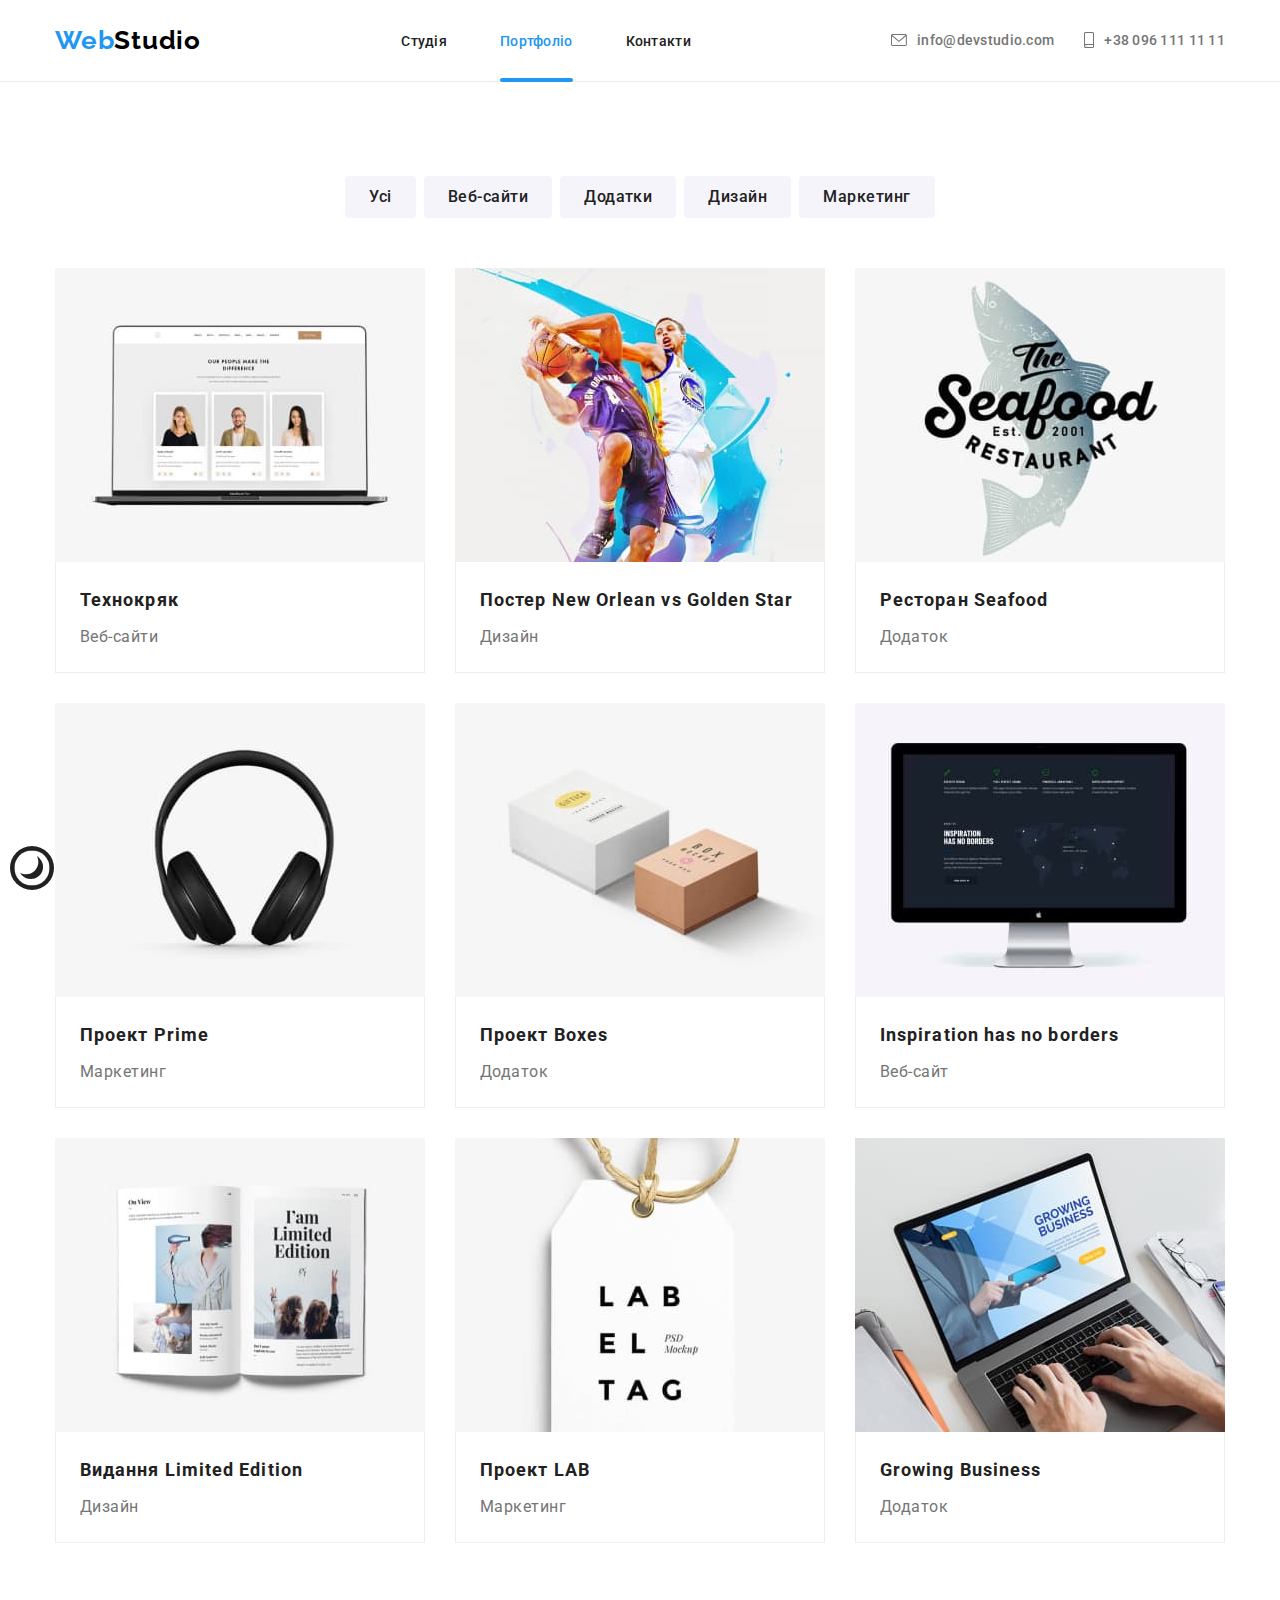
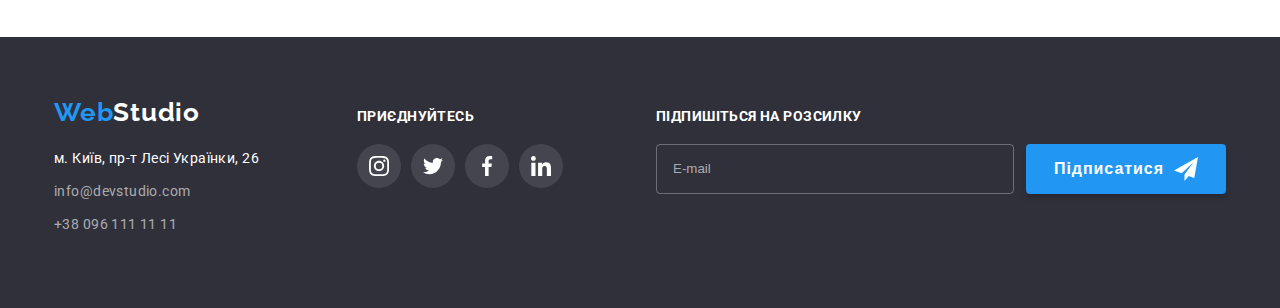
==== portfolio.html @ 926c86d3 "hw-08" ====
<!DOCTYPE html>
<html lang="uk">
	<head>
		<meta charset="UTF-8" />
		<meta http-equiv="X-UA-Compatible" content="IE=edge" />
		<meta name="viewport" content="width=device-width, initial-scale=1.0" />
		<link rel="preconnect" href="https://fonts.googleapis.com" />
		<link rel="preconnect" href="https://fonts.gstatic.com" crossorigin />
		<link
			href="https://fonts.googleapis.com/css2?family=Raleway:wght@700&family=Roboto:wght@400;500;700;900&display=swap"
			rel="stylesheet"
		/>
		<link
			rel="stylesheet"
			href="https://cdnjs.cloudflare.com/ajax/libs/modern-normalize/1.1.0/modern-normalize.min.css"
			integrity="sha512-wpPYUAdjBVSE4KJnH1VR1HeZfpl1ub8YT/NKx4PuQ5NmX2tKuGu6U/JRp5y+Y8XG2tV+wKQpNHVUX03MfMFn9Q=="
			crossorigin="anonymous"
			referrerpolicy="no-referrer"
		/>
		<link rel="stylesheet" href="./css/main.min.css" />
		<title>WebStudio</title>
	</head>
	<body>
		<header class="header">
			<div class="container header__container">
				<a href="./index.html" class="logo link"
					>Web<span class="logo__item">Studio</span></a
				>
				<nav class="header__navigation">
					<ul class="header__list list">
						<li class="header__item">
							<a
								href="./index.html"
								class="header__link link"
								>Студія</a
							>
						</li>
						<li class="header__item">
							<a href="./portfolio.html" class="header__link link header__link--current">Портфоліо</a>
						</li>
						<li class="header__item">
							<a href="#" class="header__link link">Контакти</a>
						</li>
					</ul>
				</nav>
				<ul class="header__contacts list">
					<li class="contacts__item">
						<a
							href="mailto:info@devstudio.com"
							class="contact-mail contact-mail--header link"
						>
							<svg class="mail__icon" width="16px" height="12px">
								<use href="./images/icons.svg#icon-envelope"></use>
							</svg>
							info@devstudio.com</a
						>
					</li>
					<li class="contacts__item">
						<a
							href="tel:+380961111111"
							class="contact-tel contact-tel--header link"
						>
							<svg class="tel__icon" width="10px" height="16px">
								<use href="./images/icons.svg#icon-smartphone"></use>
							</svg>
							+38 096 111 11 11</a
						>
					</li>
				</ul>
				<button
					type="button"
					class="menu__btn-open"
					data-menu-open
					aria-label="Перемикач мобільного меню"
					aria-expanded="false"
					aria-controls="menu-container"
				>
					<svg width="40px" height="40px">
						<use
							class="menu__icon-open"
							href="./images/icons.svg#icon-menu-open"
						></use>
					</svg>
				</button>

				<div class="menu__container is-hidden" id="menu-container" data-menu>
					<nav class="menu__navigation">
						<button
							type="button"
							class="menu__btn-close"
							data-menu-close
							aria-label="Перемикач мобільного меню"
							aria-expanded="false"
							aria-controls="menu-container"
						>
							<svg width="40px" height="40px">
								<use
									class="menu__icon-close"
									href="./images/icons.svg#icon-menu-close"
								></use>
							</svg>
						</button>
						<ul class="menu__list list">
							<li class="menu__item">
								<a
									href="./index.html"
									class="menu__link link"
									>Студія</a
								>
							</li>
							<li class="menu__item">
								<a href="./portfolio.html" class="menu__link link menu__link--current">Портфоліо</a>
							</li>
							<li class="menu__item">
								<a href="#" class="menu__link link">Контакти</a>
							</li>
						</ul>
					</nav>
					<div>
						<ul class="menu__contacts list">
							<li class="contacts__item">
								<a
									href="mailto:info@devstudio.com"
									class="contact-mail contact-mail--header link"
								>
									<svg class="mail__icon" width="16px" height="12px">
										<use href="./images/icons.svg#icon-envelope"></use>
									</svg>
									info@devstudio.com</a
								>
							</li>
							<li class="contacts__item">
								<a
									href="tel:+380961111111"
									class="contact-tel contact-tel--header link"
								>
									<svg class="tel__icon" width="10px" height="16px">
										<use href="./images/icons.svg#icon-smartphone"></use>
									</svg>
									+38 096 111 11 11</a
								>
							</li>
						</ul>
						<ul class="menu__soc soc list">
							<li class="soc__item">
								<a href="#" class="soc__link link">Instagram</a>
							</li>
							<li class="soc__item">
								<a href="#" class="soc__link link">Twitter</a>
							</li>
							<li class="soc__item">
								<a href="#" class="soc__link link">Facebook</a>
							</li>
							<li class="soc__item">
								<a href="#" class="soc__link link">Linkedin</a>
							</li>
						</ul>
					</div>
				</div>
			</div>
		</header>
		<main>
			<section class="portfolio section">
				<div class="portfolio__container container">
					<h1 class="visually-hidden">Портфоліо</h1>
					<ul class="filters__list list">
						<li class="filters__item">
							<button type="button" class="filter__btn">Усі</button>
						</li>
						<li class="filters__item">
							<button type="button" class="filter__btn">Веб-сайти</button>
						</li>
						<li class="filters__item">
							<button type="button" class="filter__btn">Додатки</button>
						</li>
						<li class="filters__item">
							<button type="button" class="filter__btn">Дизайн</button>
						</li>
						<li class="filters__item">
							<button type="button" class="filter__btn">Маркетинг</button>
						</li>
					</ul>
					<ul class="portfolio__list list">
						<li class="portfolio__item">
							<a href="" class="portfolio__link">
								<div class="portfolio__thumb">
									<div class="thumb__content">
										<p>
											Ресурс пропонує комплексні пропозиції з різним рівнем
											функціоналу та сервісів. Все це дозволить відвідувачу
											отримати вичерпні відомості про компанію чи приватну
											особу.
										</p>
									</div>
									<picture>
										<source
											srcset="
												./images/portfolio-1.jpg    1x,
												./images/portfolio-1@2x.jpg 2x
											"
											media="(min-width: 1200px)"
										/>
										<source
											srcset="
												./images/tablet-portfolio-1.jpg    1x,
												./images/tablet-portfolio-1@2x.jpg 2x
											"
											media="(min-width: 768px)"
										/>
										<source
											srcset="
												./images/mobile-portfolio-1.jpg    1x,
												./images/mobile-portfolio-1@2x.jpg 2x
											"
											media="(min-width: 320px)"
										/>
										<img src="./images/portfolio-1.jpg" alt="Ноутбук" />
									</picture>
								</div>
								<div class="card__content">
									<h2 class="portfolio__title">Технокряк</h2>
									<p class="portfolio__text">Веб-сайти</p>
								</div>
							</a>
						</li>
						<li class="portfolio__item">
							<a href="" class="portfolio__link">
								<div class="portfolio__thumb">
									<div class="thumb__content">
										<p>
											Ресурс пропонує комплексні пропозиції з різним рівнем
											функціоналу та сервісів. Все це дозволить відвідувачу
											отримати вичерпні відомості про компанію чи приватну
											особу.
										</p>
									</div>
									<picture>
										<source
											srcset="
												./images/portfolio-2.jpg    1x,
												./images/portfolio-2@2x.jpg 2x
											"
											media="(min-width: 1200px)"
										/>
										<source
											srcset="
												./images/tablet-portfolio-2.jpg    1x,
												./images/tablet-portfolio-2@2x.jpg 2x
											"
											media="(min-width: 768px)"
										/>
										<source
											srcset="
												./images/mobile-portfolio-2.jpg    1x,
												./images/mobile-portfolio-2@2x.jpg 2x
											"
											media="(min-width: 320px)"
										/>
										<img
											src="./images/portfolio-2.jpg"
											alt="Постер New Orlean vs Golden Star"
										/>
									</picture>
								</div>
								<div class="card__content">
									<h2 class="portfolio__title">
										Постер New Orlean vs Golden Star
									</h2>
									<p class="portfolio__text">Дизайн</p>
								</div>
							</a>
						</li>
						<li class="portfolio__item">
							<a href="" class="portfolio__link">
								<div class="portfolio__thumb">
									<div class="thumb__content">
										<p>
											Ресурс пропонує комплексні пропозиції з різним рівнем
											функціоналу та сервісів. Все це дозволить відвідувачу
											отримати вичерпні відомості про компанію чи приватну
											особу.
										</p>
									</div>
									<picture>
										<source
											srcset="
												./images/portfolio-3.jpg    1x,
												./images/portfolio-3@2x.jpg 2x
											"
											media="(min-width: 1200px)"
										/>
										<source
											srcset="
												./images/tablet-portfolio-3.jpg    1x,
												./images/tablet-portfolio-3@2x.jpg 2x
											"
											media="(min-width: 768px)"
										/>
										<source
											srcset="
												./images/mobile-portfolio-3.jpg    1x,
												./images/mobile-portfolio-3@2x.jpg 2x
											"
											media="(min-width: 320px)"
										/>
										<img
											src="./images/portfolio-3.jpg"
											alt="Лого ресторана Seafood"
										/>
									</picture>
								</div>
								<div class="card__content">
									<h2 class="portfolio__title">Ресторан Seafood</h2>
									<p class="portfolio__text">Додаток</p>
								</div>
							</a>
						</li>
						<li class="portfolio__item">
							<a href="" class="portfolio__link">
								<div class="portfolio__thumb">
									<div class="thumb__content">
										<p>
											Ресурс пропонує комплексні пропозиції з різним рівнем
											функціоналу та сервісів. Все це дозволить відвідувачу
											отримати вичерпні відомості про компанію чи приватну
											особу.
										</p>
									</div>
									<picture>
										<source
											srcset="
												./images/portfolio-4.jpg    1x,
												./images/portfolio-4@2x.jpg 2x
											"
											media="(min-width: 1200px)"
										/>
										<source
											srcset="
												./images/tablet-portfolio-4.jpg    1x,
												./images/tablet-portfolio-4@2x.jpg 2x
											"
											media="(min-width: 768px)"
										/>
										<source
											srcset="
												./images/mobile-portfolio-4.jpg    1x,
												./images/mobile-portfolio-4@2x.jpg 2x
											"
											media="(min-width: 320px)"
										/>
										<img src="./images/portfolio-4.jpg" alt="Навушники" />
									</picture>
								</div>
								<div class="card__content">
									<h2 class="portfolio__title">Проект Prime</h2>
									<p class="portfolio__text">Маркетинг</p>
								</div>
							</a>
						</li>
						<li class="portfolio__item">
							<a href="" class="portfolio__link">
								<div class="portfolio__thumb">
									<div class="thumb__content">
										<p>
											Ресурс пропонує комплексні пропозиції з різним рівнем
											функціоналу та сервісів. Все це дозволить відвідувачу
											отримати вичерпні відомості про компанію чи приватну
											особу.
										</p>
									</div>
									<picture>
										<source
											srcset="
												./images/portfolio-5.jpg    1x,
												./images/portfolio-5@2x.jpg 2x
											"
											media="(min-width: 1200px)"
										/>
										<source
											srcset="
												./images/tablet-portfolio-5.jpg    1x,
												./images/tablet-portfolio-5@2x.jpg 2x
											"
											media="(min-width: 768px)"
										/>
										<source
											srcset="
												./images/mobile-portfolio-5.jpg    1x,
												./images/mobile-portfolio-5@2x.jpg 2x
											"
											media="(min-width: 320px)"
										/>
										<img src="./images/portfolio-5.jpg" alt="Коробки" />
									</picture>
								</div>
								<div class="card__content">
									<h2 class="portfolio__title">Проект Boxes</h2>
									<p class="portfolio__text">Додаток</p>
								</div>
							</a>
						</li>
						<li class="portfolio__item">
							<a href="" class="portfolio__link">
								<div class="portfolio__thumb">
									<div class="thumb__content">
										<p>
											Ресурс пропонує комплексні пропозиції з різним рівнем
											функціоналу та сервісів. Все це дозволить відвідувачу
											отримати вичерпні відомості про компанію чи приватну
											особу.
										</p>
									</div>
									<picture>
										<source
											srcset="
												./images/portfolio-6.jpg    1x,
												./images/portfolio-6@2x.jpg 2x
											"
											media="(min-width: 1200px)"
										/>
										<source
											srcset="
												./images/tablet-portfolio-6.jpg    1x,
												./images/tablet-portfolio-6@2x.jpg 2x
											"
											media="(min-width: 768px)"
										/>
										<source
											srcset="
												./images/mobile-portfolio-6.jpg    1x,
												./images/mobile-portfolio-6@2x.jpg 2x
											"
											media="(min-width: 320px)"
										/>
										<img src="./images/portfolio-6.jpg" alt="Монітор" />
									</picture>
								</div>
								<div class="card__content">
									<h2 class="portfolio__title">Inspiration has no borders</h2>
									<p class="portfolio__text">Веб-сайт</p>
								</div>
							</a>
						</li>
						<li class="portfolio__item">
							<a href="" class="portfolio__link">
								<div class="portfolio__thumb">
									<div class="thumb__content">
										<p>
											Ресурс пропонує комплексні пропозиції з різним рівнем
											функціоналу та сервісів. Все це дозволить відвідувачу
											отримати вичерпні відомості про компанію чи приватну
											особу.
										</p>
									</div>
									<picture>
										<source
											srcset="
												./images/portfolio-7.jpg    1x,
												./images/portfolio-7@2x.jpg 2x
											"
											media="(min-width: 1200px)"
										/>
										<source
											srcset="
												./images/tablet-portfolio-7.jpg    1x,
												./images/tablet-portfolio-7@2x.jpg 2x
											"
											media="(min-width: 768px)"
										/>
										<source
											srcset="
												./images/mobile-portfolio-7.jpg    1x,
												./images/mobile-portfolio-7@2x.jpg 2x
											"
											media="(min-width: 320px)"
										/>
										<img src="./images/portfolio-7.jpg" alt="Журнал" />
									</picture>
								</div>
								<div class="card__content">
									<h2 class="portfolio__title">Видання Limited Edition</h2>
									<p class="portfolio__text">Дизайн</p>
								</div>
							</a>
						</li>
						<li class="portfolio__item">
							<a href="" class="portfolio__link">
								<div class="portfolio__thumb">
									<div class="thumb__content">
										<p>
											Ресурс пропонує комплексні пропозиції з різним рівнем
											функціоналу та сервісів. Все це дозволить відвідувачу
											отримати вичерпні відомості про компанію чи приватну
											особу.
										</p>
									</div>
									<picture>
										<source
											srcset="
												./images/portfolio-8.jpg    1x,
												./images/portfolio-8@2x.jpg 2x
											"
											media="(min-width: 1200px)"
										/>
										<source
											srcset="
												./images/tablet-portfolio-8.jpg    1x,
												./images/tablet-portfolio-8@2x.jpg 2x
											"
											media="(min-width: 768px)"
										/>
										<source
											srcset="
												./images/mobile-portfolio-8.jpg    1x,
												./images/mobile-portfolio-8@2x.jpg 2x
											"
											media="(min-width: 320px)"
										/>
										<img src="./images/portfolio-8.jpg" alt="Лейбл" />
									</picture>
								</div>
								<div class="card__content">
									<h2 class="portfolio__title">Проект LAB</h2>
									<p class="portfolio__text">Маркетинг</p>
								</div>
							</a>
						</li>
						<li class="portfolio__item">
							<a href="" class="portfolio__link">
								<div class="portfolio__thumb">
									<div class="thumb__content">
										<p>
											Ресурс пропонує комплексні пропозиції з різним рівнем
											функціоналу та сервісів. Все це дозволить відвідувачу
											отримати вичерпні відомості про компанію чи приватну
											особу.
										</p>
									</div>
									<picture>
										<source
											srcset="
												./images/portfolio-9.jpg    1x,
												./images/portfolio-9@2x.jpg 2x
											"
											media="(min-width: 1200px)"
										/>
										<source
											srcset="
												./images/tablet-portfolio-9.jpg    1x,
												./images/tablet-portfolio-9@2x.jpg 2x
											"
											media="(min-width: 768px)"
										/>
										<source
											srcset="
												./images/mobile-portfolio-9.jpg    1x,
												./images/mobile-portfolio-9@2x.jpg 2x
											"
											media="(min-width: 320px)"
										/>
										<img src="./images/portfolio-9.jpg" alt="Ноутбук" />
									</picture>
								</div>
								<div class="card__content">
									<h2 class="portfolio__title">Growing Business</h2>
									<p class="portfolio__text">Додаток</p>
								</div>
							</a>
						</li>
					</ul>
				</div>
			</section>
		</main>
		<footer class="footer">
			<div class="container footer__container">
				<div class="footer__content">
					<div class="address__content">
						<a href="./index.html" class="logo logo--inverse link"
							>Web<span class="logo__item--inverse">Studio</span></a
						>
						<address class="address">
							<ul class="footer__list list">
								<li class="footer__item">
									<a
										href="https://goo.gl/maps/CPtrU1FHBa2aNyZL9"
										target="_blank"
										rel="noopener noreferrer nofollow"
										class="footer__address link"
										>м. Київ, пр-т Лесі Українки, 26</a
									>
								</li>
								<li class="footer__item">
									<a
										href="mailto:info@devstudio.com"
										class="contact-mail contact-mail--footer link"
										>info@devstudio.com</a
									>
								</li>
								<li class="footer__item">
									<a
										href="tel:+380961111111"
										class="contact-tel contact-tel--footer link"
										>+38 096 111 11 11</a
									>
								</li>
							</ul>
						</address>
					</div>
					<div class="footer__soc-block">
						<h3 class="soc__title">Приєднуйтесь</h3>
						<ul class="footer__soc soc list">
							<li class="soc__item">
								<a href="" class="soc__link link">
									<svg class="soc__icon" width="20px" height="20px">
										<use href="./images/icons.svg#icon-instagram"></use>
									</svg>
								</a>
							</li>
							<li class="soc__item">
								<a href="" class="soc__link link">
									<svg class="soc__icon" width="20px" height="20px">
										<use href="./images/icons.svg#icon-twitter"></use>
									</svg>
								</a>
							</li>
							<li class="soc__item">
								<a href="" class="soc__link link">
									<svg class="soc__icon" width="20px" height="20px">
										<use href="./images/icons.svg#icon-facebook"></use>
									</svg>
								</a>
							</li>
							<li class="soc__item">
								<a href="" class="soc__link link">
									<svg class="soc__icon" width="20px" height="20px">
										<use href="./images/icons.svg#icon-linkedin"></use>
									</svg>
								</a>
							</li>
						</ul>
					</div>
				</div>
				<div class="footer__forms">
					<h3 class="forms__title">Підпишіться на розсилку</h3>
					<form action="#" class="footer__form">
						<input
							name="mail"
							type="email"
							placeholder="E-mail"
							class="form__email-input"
						/>
						<button type="button" class="form__subscribe-btn">
							Підписатися
							<svg class="subscribe-btn__icon-send">
								<use href="./images/icons.svg#icon-send"></use>
							</svg>
						</button>
					</form>
				</div>
			</div>
		</footer>
		<label class="switch-theme">
			<input type="checkbox" class="switch-theme-slider toggle-theme" />
			<span class="custom-switch-theme"></span>
		</label>

		<script src="./scripts/mobile-menu.js"></script>
		<script src="./scripts/theme.js"></script>
	</body>
</html>
---- css/main.min.css ----
:root{--primary-text-color: #757575;--gray-color: #afb1b8;--secondary-text-color: #212121;--background-body-color: #ffffff;--white-color: #ffffff;--black-color: #000000;--background-team-color: #f5f4fa;--background-hero-color: #2f303a;--accent-color: #2196f3;--button-active-color: #188ce8;--footer-mail-tel-color: rgba(255, 255, 255, 0.6);--header-line-color: #ececec;--logo-item-color: black;--logo-item-inverse-color: white;--advances-icon-color: black;--portfolio-card-border-color: #eeeeee;--modal-forms-border-color: rgba(33, 33, 33, 0.2);--current-theme: url(../images/dark-theme.svg)}:root[data-theme=dark]{--primary-text-color: #757575;--gray-color: #6e6e70;--secondary-text-color: #ffffff;--background-body-color: #212121;--white-color: #ffffff;--black-color: #000000;--background-team-color: #181818;--background-hero-color: #161616;--accent-color: #2196f3;--button-active-color: #188ce8;--footer-mail-tel-color: rgba(255, 255, 255, 0.6);--header-line-color: #161616;--logo-item-color: white;--logo-item-inverse-color: white;--advances-icon-color: #757575;--portfolio-card-border-color: #181818;--modal-forms-border-color: rgba(255, 255, 255, 0.2);--current-theme: url(../images/light-theme.svg)}.visually-hidden{position:absolute;white-space:nowrap;width:1px;height:1px;overflow:hidden;border:0;padding:0;clip:rect(0 0 0 0);-webkit-clip-path:inset(50%);clip-path:inset(50%);margin:-1px}.is-hidden{opacity:0;pointer-events:none;visibility:hidden}.no-scroll{overflow:hidden}p,h1,h2,h3,h4,h5{margin:0}ul,ol{margin:0;padding-left:0}button{cursor:pointer}body{font-family:"Roboto",sans-serif;color:var(--secondary-text-color);background-color:var(--background-body-color);transition:background-color 250ms cubic-bezier(0.4, 0, 0.2, 1)}img{display:block;max-width:100%;height:auto}*{margin:0;padding:0;list-style:none;box-sizing:border-box}.list{list-style:none}.section{padding:94px 0px}.container{margin:0 auto;padding:0px 15px}@media screen and (min-width: 480px){.container{width:480px}}@media screen and (min-width: 768px){.container{width:768px}}@media screen and (min-width: 1200px){.container{width:1200px}}.link{text-decoration:none;transition:color 250ms cubic-bezier(0.4, 0, 0.2, 1)}.link:hover,.link:focus{color:var(--accent-color)}.logo{font-family:"Raleway",sans-serif;font-style:normal;font-weight:700;font-size:26px;line-height:1.19;letter-spacing:.03em;color:var(--accent-color);padding:25px 0px;display:flex;align-items:center;transition:color 250ms cubic-bezier(0.4, 0, 0.2, 1)}@media screen and (max-width: 1199px){.logo{justify-content:center}}.logo .logo__item{color:var(--logo-item-color);transition:color 250ms cubic-bezier(0.4, 0, 0.2, 1)}.logo--inverse{padding:0}.logo--inverse .logo__item--inverse{color:var(--logo-item-inverse-color)}.title{font-weight:700;font-size:36px;line-height:1.16;text-align:center;letter-spacing:.03em;color:var(--secondary-text-color);margin-bottom:50px;transition:color 250ms cubic-bezier(0.4, 0, 0.2, 1)}.contact-mail,.contact-tel{font-weight:400}.contact-mail:hover,.contact-mail:focus,.contact-tel:hover,.contact-tel:focus{color:var(--accent-color)}.contact-mail--header,.contact-tel--header{font-weight:500;font-size:14px;line-height:16px;letter-spacing:.02em;color:var(--primary-text-color);display:flex;align-items:center}.contact-mail--header .mail__icon,.contact-tel--header .mail__icon{fill:currentColor;margin-right:10px}@media screen and (max-width: 767px){.contact-mail--header .mail__icon,.contact-tel--header .mail__icon{display:none}}.contact-mail--header .tel__icon,.contact-tel--header .tel__icon{fill:currentColor;margin-right:10px}@media screen and (max-width: 767px){.contact-mail--header .tel__icon,.contact-tel--header .tel__icon{display:none}}@media screen and (max-width: 767px){.menu__contacts{display:flex;flex-direction:column-reverse}.contact-tel--header{padding:0;font-weight:500;font-size:34px;line-height:40px;letter-spacing:.02em}}@media screen and (max-width: 767px)and (max-width: 767px){.contact-tel--header{margin-bottom:32px}}@media screen and (max-width: 767px){.contact-mail--header{padding:0;font-weight:500;font-size:24px;line-height:28px;letter-spacing:.02em}}.contact-mail--footer,.contact-tel--footer{font-weight:400;font-size:14px;line-height:1.71;letter-spacing:.03em;color:var(--footer-mail-tel-color)}.soc{display:flex;justify-content:center;gap:10px}.soc .soc__link{width:100%;height:100%;border-radius:50%;display:flex;align-items:center;justify-content:center}.soc .soc__link:hover,.soc .soc__link:focus{background-color:var(--accent-color)}.team__soc{display:flex;justify-content:center;gap:10px}.team__soc .soc__item{width:44px;height:44px}.team__soc .soc__link{transition:background-color 250ms cubic-bezier(0.4, 0, 0.2, 1)}.team__soc .soc__link:hover .soc__icon,.team__soc .soc__link:focus .soc__icon{fill:#fff}.team__soc .soc__icon{fill:var(--gray-color);transition:fill 250ms cubic-bezier(0.4, 0, 0.2, 1)}.soc__title{font-weight:700;font-size:14px;line-height:16px;letter-spacing:.03em;text-transform:uppercase;color:var(--white-color);margin-bottom:20px}.footer__soc{margin-bottom:60px}.footer__soc .soc__list{display:flex;justify-content:center;gap:10px}.footer__soc .soc__item{width:44px;height:44px}.footer__soc .soc__link{background-color:rgba(255,255,255,.1);transition:background-color 250ms cubic-bezier(0.4, 0, 0.2, 1)}.footer__soc .soc__icon{fill:var(--white-color)}.menu__soc .soc__link{font-size:18px;line-height:22px;letter-spacing:.02em;color:var(--accent-color)}.menu__soc .soc__item:not(:last-child){padding-right:10px;border-right:1px solid rgba(33,33,33,.2)}.header{position:relative;border-bottom:1px solid var(--header-line-color);transition:color 250ms cubic-bezier(0.4, 0, 0.2, 1),border-color 250ms cubic-bezier(0.4, 0, 0.2, 1)}.header__container{display:flex;justify-content:space-between}.header__list{display:flex;gap:51px}@media screen and (max-width: 767px){.header__list{display:none}}@media screen and (min-width: 1200px){.header__list{gap:53px}}@media screen and (min-width: 768px){.header__link{font-weight:500;font-size:14px;line-height:16px;letter-spacing:.02em;color:var(--secondary-text-color);padding:32px 0px}.header__link--current{position:relative;color:var(--accent-color)}.header__link--current::after{position:absolute;display:block;content:"";width:100%;height:4px;bottom:-1px;background-color:var(--accent-color);border-radius:2px}}.header__contacts{display:flex;flex-direction:column;justify-content:center;align-items:center;gap:10px}@media screen and (min-width: 1200px){.header__contacts{flex-direction:row;gap:30px}}@media screen and (max-width: 1199px){.header__contacts{align-items:flex-start}}@media screen and (max-width: 767px){.header__contacts{display:none}}.header__navigation{display:flex;align-items:center}.menu__item{text-align:left}.menu__item:not(:last-child){padding-bottom:32px}.menu__link{font-weight:500;font-size:40px;line-height:47px;letter-spacing:.02em;color:var(--secondary-text-color);padding:32px 0px}.menu__link--current{position:relative;color:var(--accent-color)}.menu__contacts{margin-bottom:64px}@media screen and (max-width: 767px){.menu__btn-close{position:absolute;display:inline-block;margin:0;padding:0;background-color:rgba(0,0,0,0);border:none;top:10px;right:15px;fill:var(--secondary-text-color)}}.menu__btn-open{background-color:rgba(0,0,0,0);border:none;fill:var(--secondary-text-color)}@media screen and (min-width: 768px){.menu__btn-open{display:none}}.menu__container{display:none}@media screen and (max-width: 767px){.menu__container{position:fixed;width:100%;height:100vh;z-index:1;top:0;left:0;background-color:var(--background-body-color);padding:40px;display:flex;flex-direction:column;justify-content:space-between}}.hero{padding:118px 60px;background-color:#c4c4c4;color:var(--white-color);background-image:linear-gradient(rgba(47, 48, 58, 0.4), rgba(47, 48, 58, 0.4)),url(../images/hero-mobile@2x.jpg);background-repeat:no-repeat;background-size:cover;text-align:center;margin:0 auto}@media screen and (min-width: 768px){.hero{background-image:linear-gradient(rgba(47, 48, 58, 0.4), rgba(47, 48, 58, 0.4)),url(../images/hero-tablet@2x.jpg);padding:118px 204px}}@media screen and (min-width: 1200px){.hero{background-image:linear-gradient(rgba(47, 48, 58, 0.4), rgba(47, 48, 58, 0.4)),url(../images/hero@2x.jpg);padding:200px 0px}}@media screen and (min-width: 480px){.hero{width:480px}}@media screen and (min-width: 768px){.hero{width:100%}}@media screen and (min-width: 1200px){.hero{max-width:1600px}}@media screen and (min-width: 480px){.hero__container{max-width:360px}}@media screen and (min-width: 1200px){.hero__container{max-width:696px}}.hero__title{font-weight:900;min-height:84px;line-height:1.36;text-align:center;letter-spacing:.06em;text-transform:uppercase;color:var(--white-color)}@media screen and (min-width: 768px){.hero__title{width:360px}}@media screen and (max-width: 1199px){.hero__title{font-size:26px}}@media screen and (min-width: 1200px){.hero__title{font-size:44px;width:696px}}.hero__btn{background-color:var(--accent-color);box-shadow:0px 4px 4px rgba(0,0,0,.15);border-radius:4px;border-color:rgba(0,0,0,0);cursor:pointer;padding:10px 24px;font-family:"Roboto";font-style:normal;font-weight:700;font-size:16px;line-height:1.87;text-align:center;letter-spacing:.06em;color:var(--white-color);margin-top:30px;transition:background-color 250ms cubic-bezier(0.4, 0, 0.2, 1),box-shadow 250ms cubic-bezier(0.4, 0, 0.2, 1)}.hero__btn:hover,.hero__btn:focus{background-color:var(--button-active-color);box-shadow:0px 4px 4px rgba(0,0,0,.15)}@media screen and (min-width: 768px){.advances__list{display:flex;gap:30px;flex-wrap:wrap}}@media screen and (max-width: 767px){.advances__item{margin-bottom:30px}}@media screen and (min-width: 768px){.advances__item{max-width:354px}}@media screen and (min-width: 1200px){.advances__item{max-width:270px;margin-bottom:0}}.advances__title{font-weight:700;font-size:14px;line-height:1.14;letter-spacing:.03em;text-align:center;text-transform:uppercase;color:var(--secondary-text-color);margin-bottom:10px;transition:color 250ms cubic-bezier(0.4, 0, 0.2, 1)}.advances__paragraph{font-size:14px;line-height:1.71;letter-spacing:.03em;color:var(--primary-text-color)}.advances__icon-bg{background-color:var(--background-team-color);padding:25px 102px;margin-bottom:30px;border-radius:4px;display:flex;justify-content:center;transition:background-color 250ms cubic-bezier(0.4, 0, 0.2, 1)}.advances__icon{fill:var(--advances-icon-color);transition:fill 250ms cubic-bezier(0.4, 0, 0.2, 1)}.specification{padding-top:0}@media screen and (max-width: 1199px){.specification{display:none}}.specification__list{display:flex;justify-content:center;gap:30px}.specification__thumb{position:absolute;left:0;bottom:0;width:100%;height:70px;background-color:rgba(47,48,58,.8);display:flex;justify-content:center;align-items:center}.specification__thumb{font-weight:700;font-size:14px;line-height:16px;text-align:center;letter-spacing:.03em;text-transform:uppercase;color:#fff}.specification__item{position:relative}.team{background:var(--background-team-color);transition:background-color 250ms cubic-bezier(0.4, 0, 0.2, 1)}@media screen and (min-width: 768px){.team__list{display:flex;gap:30px;flex-wrap:wrap}}.team__item{background:var(--background-body-color);box-shadow:0px 1px 3px rgba(0,0,0,.12),0px 1px 1px rgba(0,0,0,.14),0px 2px 1px rgba(0,0,0,.2);border-radius:0px 0px 4px 4px;transition:background-color 250ms cubic-bezier(0.4, 0, 0.2, 1)}@media screen and (min-width: 768px){.team__item{max-width:354px}}@media screen and (min-width: 1200px){.team__item{max-width:270px}}@media screen and (max-width: 767px){.team__item:not(:last-child){margin-bottom:30px}}.team__content{padding:30px 0px}.team__member{font-weight:500;font-size:16px;line-height:1.18;text-align:center;letter-spacing:.03em;color:var(--secondary-text-color);margin-bottom:10px;transition:color 250ms cubic-bezier(0.4, 0, 0.2, 1)}.team__text{font-weight:400;font-size:16px;line-height:1.18;text-align:center;letter-spacing:.03em;color:var(--primary-text-color);margin-bottom:16px}.clients__list{display:flex;gap:30px}@media screen and (max-width: 1199px){.clients__list{flex-wrap:wrap;margin:-15px;gap:0}}@media screen and (max-width: 1199px){.clients__item{width:calc(50% - 30px);margin:15px}}@media screen and (min-width: 1200px){.clients__item{width:170px}}.clients__link{height:92px;border:1px solid var(--gray-color);border-radius:4px;display:flex;align-items:center;justify-content:center;transition:border-color 250ms cubic-bezier(0.4, 0, 0.2, 1)}.clients__link:hover,.clients__link:focus{border-color:var(--accent-color)}.clients__link:hover .clients__icon,.clients__link:focus .clients__icon{fill:var(--accent-color)}.clients__icon{fill:var(--gray-color);transition:fill 250ms cubic-bezier(0.4, 0, 0.2, 1)}.filters__list{display:flex;flex-wrap:wrap;gap:8px;margin-bottom:50px}@media screen and (min-width: 768px){.filters__list{justify-content:center}}.filter__btn{font-family:"Roboto";font-style:normal;background-color:var(--background-team-color);color:var(--secondary-text-color);border-radius:4px;border-color:rgba(0,0,0,0);cursor:pointer;font-weight:500;font-size:16px;line-height:1.62;text-align:center;letter-spacing:.03em;padding:6px 22px;transition:background-color 250ms cubic-bezier(0.4, 0, 0.2, 1),box-shadow 250ms cubic-bezier(0.4, 0, 0.2, 1),color 250ms cubic-bezier(0.4, 0, 0.2, 1)}.filter__btn:hover,.filter__btn:focus{background-color:var(--accent-color);color:var(--white-color);box-shadow:0px 3px 1px rgba(0,0,0,.1),0px 1px 2px rgba(0,0,0,.08),0px 2px 2px rgba(0,0,0,.12);border-radius:4px;font-weight:500;font-size:16px;line-height:1.62;text-align:center;letter-spacing:.03em}.portfolio__list{display:flex;flex-wrap:wrap;margin-left:-30px;margin-top:-30px}.portfolio__item{margin-left:30px;margin-top:30px}@media screen and (max-width: 767px){.portfolio__item{flex-basis:calc(100% - 30px)}}@media screen and (min-width: 768px){.portfolio__item{flex-basis:calc(50% - 30px)}}@media screen and (min-width: 1199px){.portfolio__item{flex-basis:calc(33.3333333333% - 30px)}}.portfolio__link{background:var(--background-body-color);text-decoration:none;display:block;transition:box-shadow 250ms cubic-bezier(0.4, 0, 0.2, 1),background-color 250ms cubic-bezier(0.4, 0, 0.2, 1)}.portfolio__link:hover,.portfolio__link:focus{box-shadow:0px 1px 1px rgba(0,0,0,.12),0px 4px 4px rgba(0,0,0,.06),1px 4px 6px rgba(0,0,0,.16)}.portfolio__link:hover .thumb__content,.portfolio__link:focus .thumb__content{transform:translateY(0px)}.portfolio__thumb{overflow:hidden;position:relative}.thumb__content{position:absolute;content:"";width:100%;height:100%;background-color:rgba(33,150,243,.9);font-weight:400;font-size:18px;line-height:28px;letter-spacing:.03em;color:var(--white-color);transform:translateY(300px);transition:transform 250ms cubic-bezier(0.4, 0, 0.2, 1)}@media screen and (max-width: 767px){.thumb__content{padding:77px 24px}}@media screen and (max-width: 1199px){.thumb__content{padding:49px 24px 77px 24px}}@media screen and (min-width: 1200px){.thumb__content{padding:63px 24px}}.portfolio__title{font-weight:700;font-size:18px;line-height:2;letter-spacing:.06em;color:var(--secondary-text-color);margin-bottom:4px;transition:color 250ms cubic-bezier(0.4, 0, 0.2, 1)}.portfolio__text{font-weight:400;font-size:16px;line-height:1.87;letter-spacing:.03em;color:var(--primary-text-color)}.card__content{padding:20px 24px;transition:border-color 250ms cubic-bezier(0.4, 0, 0.2, 1);border-left:1px solid var(--portfolio-card-border-color);border-right:1px solid var(--portfolio-card-border-color);border-bottom:1px solid var(--portfolio-card-border-color)}@media screen and (min-width: 768px)and (max-width: 1199px){.portfolio__item:nth-child(1) .card__content{min-height:146px}.portfolio__item:nth-child(2) .card__content{min-height:146px}}.footer{background-color:var(--background-hero-color);padding:60px 0px;width:100%;transition:background-color 250ms cubic-bezier(0.4, 0, 0.2, 1)}.footer__container{display:flex;flex-direction:column}@media screen and (max-width: 1199px){.footer__container{text-align:center}}@media screen and (min-width: 1200px){.footer__container{gap:93px;flex-direction:row;justify-content:center;align-items:baseline}}.footer__content{display:flex;flex-direction:column}@media screen and (max-width: 767px){.footer__content{align-items:center}}@media screen and (min-width: 768px){.footer__content{flex-direction:row;gap:165px;justify-content:center}}@media screen and (min-width: 1200px){.footer__content{gap:93px;align-items:baseline}}.address{font-style:normal;margin-top:20px}.address__content{width:210px}.footer__address{font-size:14px;line-height:1.71;letter-spacing:.03em;color:var(--white-color)}@media screen and (max-width: 1199px){.footer__list{margin-bottom:60px}}.footer__item:not(:first-child){margin-top:9px}.forms__title{font-weight:700;font-size:14px;line-height:16px;letter-spacing:.03em;text-transform:uppercase;color:#fff;margin-bottom:20px}@media screen and (min-width: 1200px){.footer__form{display:flex;gap:12px}}.form__email-input{padding:15px 16px;border:1px solid rgba(255,255,255,.3);border-radius:4px;background-color:rgba(0,0,0,0);color:rgba(255,255,255,.6);transition:border-color 250ms cubic-bezier(0.4, 0, 0.2, 1)}@media screen and (max-width: 767px){.form__email-input{width:100%}}@media screen and (min-width: 678px){.form__email-input{width:450px}}@media screen and (min-width: 1200px){.form__email-input{width:358px}}@media screen and (max-width: 1199px){.form__email-input{margin-bottom:20px}}.form__email-input:focus{border-color:var(--accent-color);outline:none}.form__email-input::-moz-placeholder{color:rgba(255,255,255,.6)}.form__email-input:-ms-input-placeholder{color:rgba(255,255,255,.6)}.form__email-input::placeholder{color:rgba(255,255,255,.6)}.form__subscribe-btn{margin:0 auto;width:200px;height:50px;background:var(--accent-color);box-shadow:0px 4px 4px rgba(0,0,0,.15);border-color:rgba(0,0,0,0);border-radius:4px;font-weight:700;font-size:16px;line-height:30px;text-align:center;letter-spacing:.06em;color:#fff;display:flex;justify-content:center;align-items:center;gap:10px;transition:background-color 250ms cubic-bezier(0.4, 0, 0.2, 1)}.form__subscribe-btn:hover,.form__subscribe-btn:focus{background-color:var(--button-active-color)}.subscribe-btn__icon-send{width:24px;height:24px;fill:#fff}.backdrop{position:fixed;top:0;left:0;width:100%;height:100%;padding:0px 15px;background-color:rgba(0,0,0,.2);transition:opacity 250ms cubic-bezier(0.4, 0, 0.2, 1),visibility 250ms cubic-bezier(0.4, 0, 0.2, 1);opacity:1;visibility:visible}.backdrop.is-hidden{opacity:0;pointer-events:none;visibility:hidden}.backdrop.is-hidden .modal{transform:translate(-50%, -50%) scale(0.5)}.modal{position:absolute;top:50%;left:50%;width:100%;max-width:450px;min-height:581px;padding:40px 40px;border-radius:4px;background-color:var(--background-body-color);box-shadow:0px 1px 3px rgba(0,0,0,.12),0px 1px 1px rgba(0,0,0,.14),0px 2px 1px rgba(0,0,0,.2);transition:transform 250ms cubic-bezier(0.4, 0, 0.2, 1),background-color 250ms cubic-bezier(0.4, 0, 0.2, 1);transform:translate(-50%, -50%) scale(1)}@media screen and (min-width: 1200px){.modal{max-width:528px}}.modal__close-btn{position:absolute;top:8px;right:8px;width:30px;height:30px;border-radius:50%;background-color:rgba(0,0,0,0);border:1px solid rgba(0,0,0,.1)}.modal__close-btn:hover .close-btn__close-icon,.modal__close-btn:focus .close-btn__close-icon{fill:var(--accent-color)}.close-btn__close-icon{position:absolute;top:50%;left:50%;transform:translate(-50%, -50%);width:11px;height:11px;fill:var(--secondary-text-color);transition:fill 250ms cubic-bezier(0.4, 0, 0.2, 1)}.modal__title{font-weight:700;font-size:20px;line-height:23px;text-align:center;letter-spacing:.03em;color:var(--secondary-text-color);margin-bottom:12px;transition:color 250ms cubic-bezier(0.4, 0, 0.2, 1)}@media screen and (max-width: 1199px){.modal__title{line-height:30px}}.form__field{position:relative;margin-bottom:10px;height:58px}.form__field-comment{min-height:120px}.form__field-checkbox{display:flex;justify-content:center;align-items:center;margin-top:20px}.form__label{font-weight:400;font-size:12px;line-height:14px;letter-spacing:.01em;color:var(--gray-color);transition:color 250ms cubic-bezier(0.4, 0, 0.2, 1)}.modal__form{border:1px solid var(--modal-forms-border-color);background-color:rgba(0,0,0,0);border-radius:4px;width:100%;height:40px;padding:14px 30px;padding-left:40px;font-weight:400;font-size:14px;line-height:14px;letter-spacing:.01em;margin-top:4px;transition:border-color 250ms cubic-bezier(0.4, 0, 0.2, 1)}.modal__form:focus{border-color:var(--accent-color);outline:none}.modal__form:focus+.form__icon{fill:var(--accent-color)}.form__icon{position:absolute;display:inline-block;width:18px;height:18px;top:34px;left:12px;fill:var(--secondary-text-color);transition:fill 250ms cubic-bezier(0.4, 0, 0.2, 1),border-color 250ms cubic-bezier(0.4, 0, 0.2, 1)}.modal__comment{resize:none;display:block;width:100%;height:120px;border-radius:4px;padding:12px 16px;margin-bottom:0}.modal__comment::-moz-placeholder{font-weight:400;font-size:12px;line-height:14px;letter-spacing:.01em;color:rgba(117,117,117,.5)}.modal__comment:-ms-input-placeholder{font-weight:400;font-size:12px;line-height:14px;letter-spacing:.01em;color:rgba(117,117,117,.5)}.modal__comment::placeholder{font-weight:400;font-size:12px;line-height:14px;letter-spacing:.01em;color:rgba(117,117,117,.5)}.modal__checkbox{-webkit-appearance:none;-moz-appearance:none;appearance:none;position:absolute}.modal__checkbox:checked+.custom-checkbox{background-color:var(--accent-color);border-color:rgba(0,0,0,0);background-image:url(../images/mark.svg);background-size:contain;background-origin:border-box}.modal__checkbox:focus+.custom-checkbox{border-color:var(--accent-color)}.checkbox__label{display:flex;align-items:center;position:relative;font-weight:400;font-size:14px;line-height:24px;letter-spacing:.03em;color:var(--gray-color);transition:color 250ms cubic-bezier(0.4, 0, 0.2, 1)}@media screen and (max-width: 1199px){.checkbox__label{font-size:12px;line-height:14px}}.custom-checkbox{display:inline-block;width:16px;height:16px;border:2px solid var(--secondary-text-color);border-radius:2px;background-color:rgba(0,0,0,0);margin-right:7px;transition:background-color 250ms cubic-bezier(0.4, 0, 0.2, 1),border-color 250ms cubic-bezier(0.4, 0, 0.2, 1)}.license-link{color:var(--accent-color)}.modal__submit-btn{background:var(--accent-color);box-shadow:0px 4px 4px rgba(0,0,0,.15);border-radius:4px;border-color:rgba(0,0,0,0);font-weight:700;font-size:16px;line-height:30px;text-align:center;letter-spacing:.06em;color:#fff;padding:10px 52px;width:200px;height:50px;margin-top:30px;display:block;margin-left:auto;margin-right:auto;transition:background-color 250ms cubic-bezier(0.4, 0, 0.2, 1)}.modal__submit-btn:hover,.modal__submit-btn:focus{background-color:#188ce8}.switch-theme{position:fixed;bottom:10px;left:10px;transition:background-color 250ms cubic-bezier(0.4, 0, 0.2, 1)}.switch-theme-slider{position:absolute;visibility:hidden}.custom-switch-theme{display:block;cursor:pointer;width:44px;height:44px;border-radius:22px;background-color:var(--secondary-text-color);transition:background-color 250ms cubic-bezier(0.4, 0, 0.2, 1)}.custom-switch-theme::after{content:"";display:block;position:relative;top:50%;transform:translateY(-50%) scale(0.8);width:44px;height:44px;border-radius:50%;background-image:var(--current-theme);background-size:80%;background-position:center;background-repeat:no-repeat;background-color:var(--background-body-color);transition:background-color 250ms cubic-bezier(0.4, 0, 0.2, 1)}.switch-theme-slider:checked+.custom-switch-theme{background-color:var(--secondary-text-color)}.switch-theme-slider:checked+.custom-switch-theme::after{background-image:var(--current-theme);background-color:var(--background-body-color)}/*# sourceMappingURL=main.min.css.map */
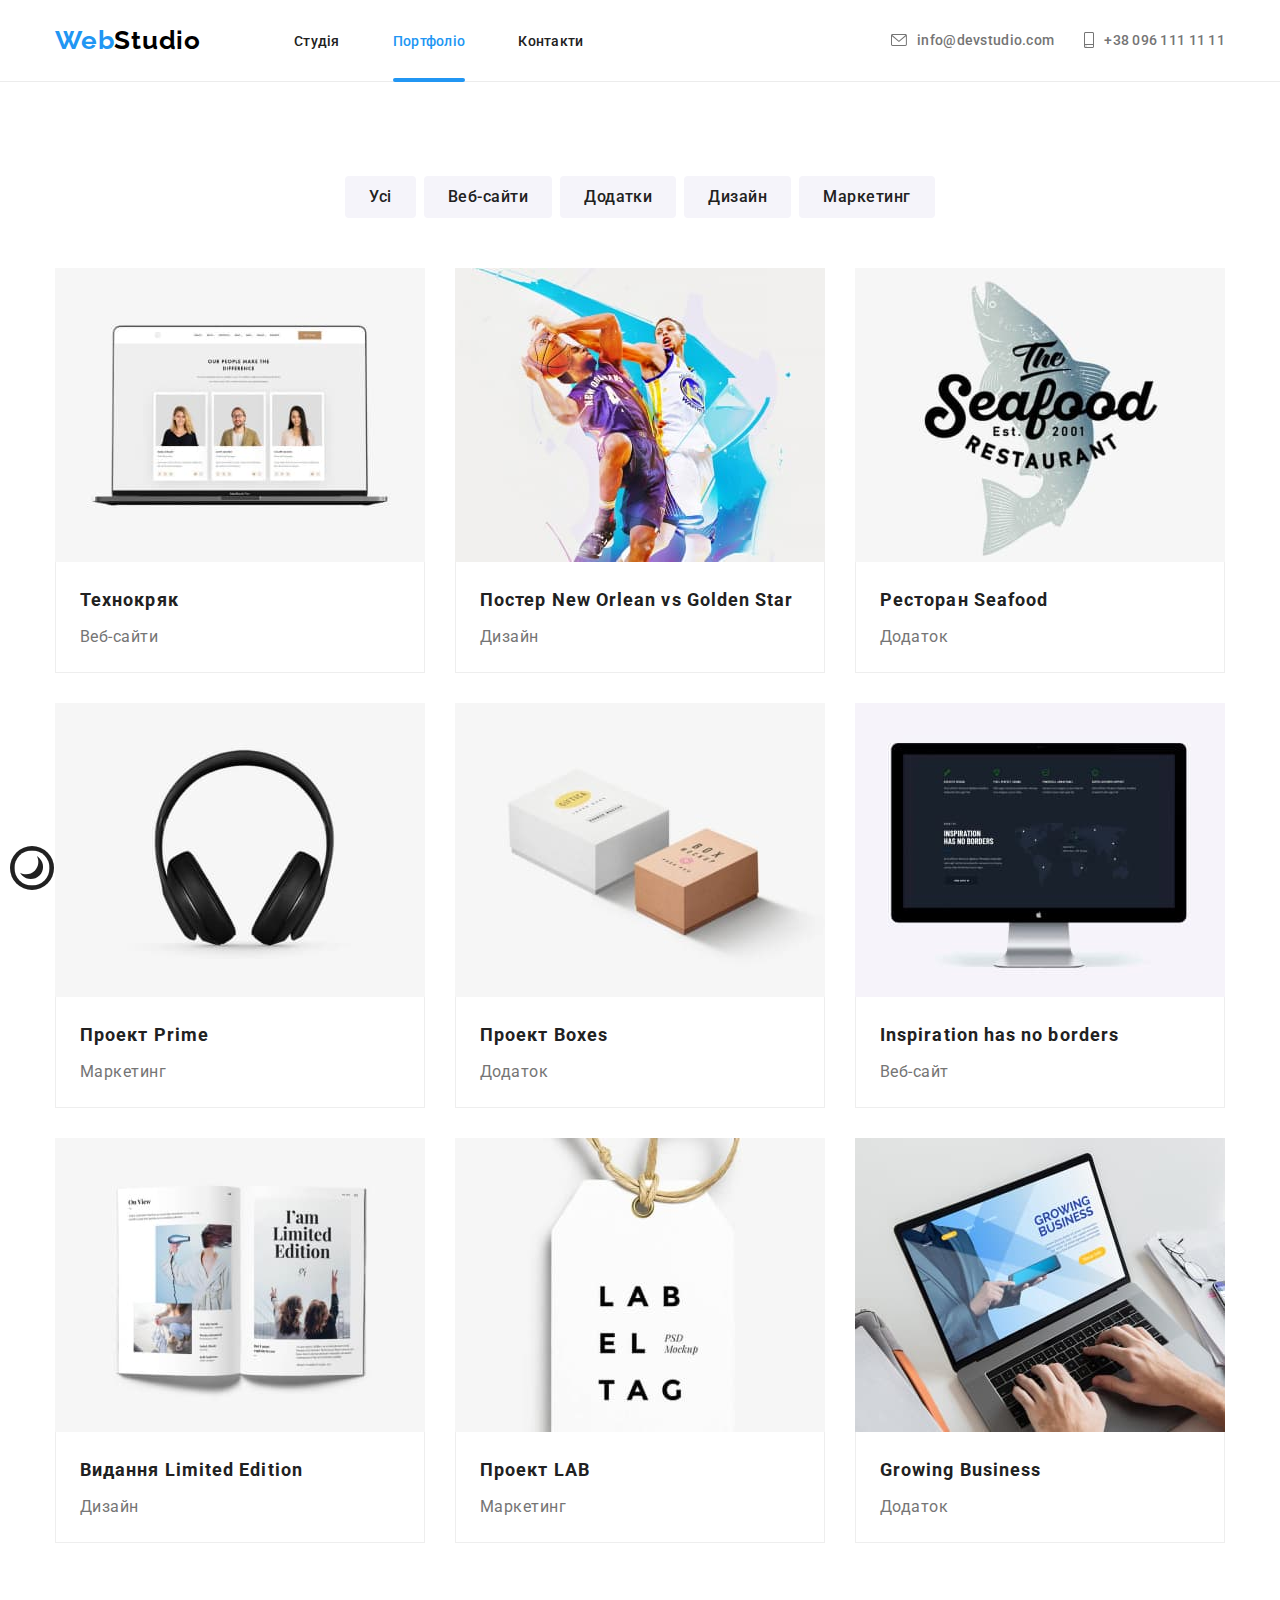
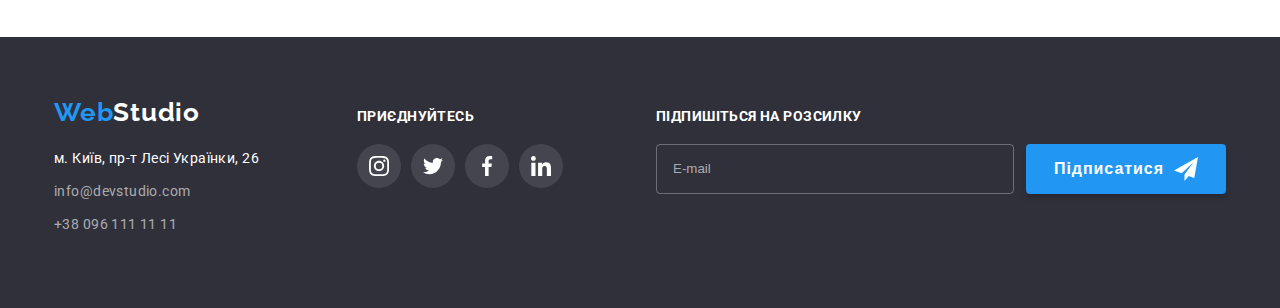
==== commit dd2c201b: "Update portfolio.html" ====
--- a/portfolio.html
+++ b/portfolio.html
@@ -23,10 +23,10 @@
 	<body>
 		<header class="header">
 			<div class="container header__container">
-				<a href="./index.html" class="logo link"
-					>Web<span class="logo__item">Studio</span></a
-				>
 				<nav class="header__navigation">
+					<a href="./index.html" class="logo link"
+						>Web<span class="logo__item">Studio</span></a
+					>
 					<ul class="header__list list">
 						<li class="header__item">
 							<a
--- a/css/main.min.css
+++ b/css/main.min.css
@@ -1 +1 @@
-:root{--primary-text-color: #757575;--gray-color: #afb1b8;--secondary-text-color: #212121;--background-body-color: #ffffff;--white-color: #ffffff;--black-color: #000000;--background-team-color: #f5f4fa;--background-hero-color: #2f303a;--accent-color: #2196f3;--button-active-color: #188ce8;--footer-mail-tel-color: rgba(255, 255, 255, 0.6);--header-line-color: #ececec;--logo-item-color: black;--logo-item-inverse-color: white;--advances-icon-color: black;--portfolio-card-border-color: #eeeeee;--modal-forms-border-color: rgba(33, 33, 33, 0.2);--current-theme: url(../images/dark-theme.svg)}:root[data-theme=dark]{--primary-text-color: #757575;--gray-color: #6e6e70;--secondary-text-color: #ffffff;--background-body-color: #212121;--white-color: #ffffff;--black-color: #000000;--background-team-color: #181818;--background-hero-color: #161616;--accent-color: #2196f3;--button-active-color: #188ce8;--footer-mail-tel-color: rgba(255, 255, 255, 0.6);--header-line-color: #161616;--logo-item-color: white;--logo-item-inverse-color: white;--advances-icon-color: #757575;--portfolio-card-border-color: #181818;--modal-forms-border-color: rgba(255, 255, 255, 0.2);--current-theme: url(../images/light-theme.svg)}.visually-hidden{position:absolute;white-space:nowrap;width:1px;height:1px;overflow:hidden;border:0;padding:0;clip:rect(0 0 0 0);-webkit-clip-path:inset(50%);clip-path:inset(50%);margin:-1px}.is-hidden{opacity:0;pointer-events:none;visibility:hidden}.no-scroll{overflow:hidden}p,h1,h2,h3,h4,h5{margin:0}ul,ol{margin:0;padding-left:0}button{cursor:pointer}body{font-family:"Roboto",sans-serif;color:var(--secondary-text-color);background-color:var(--background-body-color);transition:background-color 250ms cubic-bezier(0.4, 0, 0.2, 1)}img{display:block;max-width:100%;height:auto}*{margin:0;padding:0;list-style:none;box-sizing:border-box}.list{list-style:none}.section{padding:94px 0px}.container{margin:0 auto;padding:0px 15px}@media screen and (min-width: 480px){.container{width:480px}}@media screen and (min-width: 768px){.container{width:768px}}@media screen and (min-width: 1200px){.container{width:1200px}}.link{text-decoration:none;transition:color 250ms cubic-bezier(0.4, 0, 0.2, 1)}.link:hover,.link:focus{color:var(--accent-color)}.logo{font-family:"Raleway",sans-serif;font-style:normal;font-weight:700;font-size:26px;line-height:1.19;letter-spacing:.03em;color:var(--accent-color);padding:25px 0px;display:flex;align-items:center;transition:color 250ms cubic-bezier(0.4, 0, 0.2, 1)}@media screen and (max-width: 1199px){.logo{justify-content:center}}.logo .logo__item{color:var(--logo-item-color);transition:color 250ms cubic-bezier(0.4, 0, 0.2, 1)}.logo--inverse{padding:0}.logo--inverse .logo__item--inverse{color:var(--logo-item-inverse-color)}.title{font-weight:700;font-size:36px;line-height:1.16;text-align:center;letter-spacing:.03em;color:var(--secondary-text-color);margin-bottom:50px;transition:color 250ms cubic-bezier(0.4, 0, 0.2, 1)}.contact-mail,.contact-tel{font-weight:400}.contact-mail:hover,.contact-mail:focus,.contact-tel:hover,.contact-tel:focus{color:var(--accent-color)}.contact-mail--header,.contact-tel--header{font-weight:500;font-size:14px;line-height:16px;letter-spacing:.02em;color:var(--primary-text-color);display:flex;align-items:center}.contact-mail--header .mail__icon,.contact-tel--header .mail__icon{fill:currentColor;margin-right:10px}@media screen and (max-width: 767px){.contact-mail--header .mail__icon,.contact-tel--header .mail__icon{display:none}}.contact-mail--header .tel__icon,.contact-tel--header .tel__icon{fill:currentColor;margin-right:10px}@media screen and (max-width: 767px){.contact-mail--header .tel__icon,.contact-tel--header .tel__icon{display:none}}@media screen and (max-width: 767px){.menu__contacts{display:flex;flex-direction:column-reverse}.contact-tel--header{padding:0;font-weight:500;font-size:34px;line-height:40px;letter-spacing:.02em}}@media screen and (max-width: 767px)and (max-width: 767px){.contact-tel--header{margin-bottom:32px}}@media screen and (max-width: 767px){.contact-mail--header{padding:0;font-weight:500;font-size:24px;line-height:28px;letter-spacing:.02em}}.contact-mail--footer,.contact-tel--footer{font-weight:400;font-size:14px;line-height:1.71;letter-spacing:.03em;color:var(--footer-mail-tel-color)}.soc{display:flex;justify-content:center;gap:10px}.soc .soc__link{width:100%;height:100%;border-radius:50%;display:flex;align-items:center;justify-content:center}.soc .soc__link:hover,.soc .soc__link:focus{background-color:var(--accent-color)}.team__soc{display:flex;justify-content:center;gap:10px}.team__soc .soc__item{width:44px;height:44px}.team__soc .soc__link{transition:background-color 250ms cubic-bezier(0.4, 0, 0.2, 1)}.team__soc .soc__link:hover .soc__icon,.team__soc .soc__link:focus .soc__icon{fill:#fff}.team__soc .soc__icon{fill:var(--gray-color);transition:fill 250ms cubic-bezier(0.4, 0, 0.2, 1)}.soc__title{font-weight:700;font-size:14px;line-height:16px;letter-spacing:.03em;text-transform:uppercase;color:var(--white-color);margin-bottom:20px}.footer__soc{margin-bottom:60px}.footer__soc .soc__list{display:flex;justify-content:center;gap:10px}.footer__soc .soc__item{width:44px;height:44px}.footer__soc .soc__link{background-color:rgba(255,255,255,.1);transition:background-color 250ms cubic-bezier(0.4, 0, 0.2, 1)}.footer__soc .soc__icon{fill:var(--white-color)}.menu__soc .soc__link{font-size:18px;line-height:22px;letter-spacing:.02em;color:var(--accent-color)}.menu__soc .soc__item:not(:last-child){padding-right:10px;border-right:1px solid rgba(33,33,33,.2)}.header{position:relative;border-bottom:1px solid var(--header-line-color);transition:color 250ms cubic-bezier(0.4, 0, 0.2, 1),border-color 250ms cubic-bezier(0.4, 0, 0.2, 1)}.header__container{display:flex;justify-content:space-between}.header__list{display:flex;gap:51px}@media screen and (max-width: 767px){.header__list{display:none}}@media screen and (min-width: 1200px){.header__list{gap:53px}}@media screen and (min-width: 768px){.header__link{font-weight:500;font-size:14px;line-height:16px;letter-spacing:.02em;color:var(--secondary-text-color);padding:32px 0px}.header__link--current{position:relative;color:var(--accent-color)}.header__link--current::after{position:absolute;display:block;content:"";width:100%;height:4px;bottom:-1px;background-color:var(--accent-color);border-radius:2px}}.header__contacts{display:flex;flex-direction:column;justify-content:center;align-items:center;gap:10px}@media screen and (min-width: 1200px){.header__contacts{flex-direction:row;gap:30px}}@media screen and (max-width: 1199px){.header__contacts{align-items:flex-start}}@media screen and (max-width: 767px){.header__contacts{display:none}}.header__navigation{display:flex;align-items:center}.menu__item{text-align:left}.menu__item:not(:last-child){padding-bottom:32px}.menu__link{font-weight:500;font-size:40px;line-height:47px;letter-spacing:.02em;color:var(--secondary-text-color);padding:32px 0px}.menu__link--current{position:relative;color:var(--accent-color)}.menu__contacts{margin-bottom:64px}@media screen and (max-width: 767px){.menu__btn-close{position:absolute;display:inline-block;margin:0;padding:0;background-color:rgba(0,0,0,0);border:none;top:10px;right:15px;fill:var(--secondary-text-color)}}.menu__btn-open{background-color:rgba(0,0,0,0);border:none;fill:var(--secondary-text-color)}@media screen and (min-width: 768px){.menu__btn-open{display:none}}.menu__container{display:none}@media screen and (max-width: 767px){.menu__container{position:fixed;width:100%;height:100vh;z-index:1;top:0;left:0;background-color:var(--background-body-color);padding:40px;display:flex;flex-direction:column;justify-content:space-between}}.hero{padding:118px 60px;background-color:#c4c4c4;color:var(--white-color);background-image:linear-gradient(rgba(47, 48, 58, 0.4), rgba(47, 48, 58, 0.4)),url(../images/hero-mobile@2x.jpg);background-repeat:no-repeat;background-size:cover;text-align:center;margin:0 auto}@media screen and (min-width: 768px){.hero{background-image:linear-gradient(rgba(47, 48, 58, 0.4), rgba(47, 48, 58, 0.4)),url(../images/hero-tablet@2x.jpg);padding:118px 204px}}@media screen and (min-width: 1200px){.hero{background-image:linear-gradient(rgba(47, 48, 58, 0.4), rgba(47, 48, 58, 0.4)),url(../images/hero@2x.jpg);padding:200px 0px}}@media screen and (min-width: 480px){.hero{width:480px}}@media screen and (min-width: 768px){.hero{width:100%}}@media screen and (min-width: 1200px){.hero{max-width:1600px}}@media screen and (min-width: 480px){.hero__container{max-width:360px}}@media screen and (min-width: 1200px){.hero__container{max-width:696px}}.hero__title{font-weight:900;min-height:84px;line-height:1.36;text-align:center;letter-spacing:.06em;text-transform:uppercase;color:var(--white-color)}@media screen and (min-width: 768px){.hero__title{width:360px}}@media screen and (max-width: 1199px){.hero__title{font-size:26px}}@media screen and (min-width: 1200px){.hero__title{font-size:44px;width:696px}}.hero__btn{background-color:var(--accent-color);box-shadow:0px 4px 4px rgba(0,0,0,.15);border-radius:4px;border-color:rgba(0,0,0,0);cursor:pointer;padding:10px 24px;font-family:"Roboto";font-style:normal;font-weight:700;font-size:16px;line-height:1.87;text-align:center;letter-spacing:.06em;color:var(--white-color);margin-top:30px;transition:background-color 250ms cubic-bezier(0.4, 0, 0.2, 1),box-shadow 250ms cubic-bezier(0.4, 0, 0.2, 1)}.hero__btn:hover,.hero__btn:focus{background-color:var(--button-active-color);box-shadow:0px 4px 4px rgba(0,0,0,.15)}@media screen and (min-width: 768px){.advances__list{display:flex;gap:30px;flex-wrap:wrap}}@media screen and (max-width: 767px){.advances__item{margin-bottom:30px}}@media screen and (min-width: 768px){.advances__item{max-width:354px}}@media screen and (min-width: 1200px){.advances__item{max-width:270px;margin-bottom:0}}.advances__title{font-weight:700;font-size:14px;line-height:1.14;letter-spacing:.03em;text-align:center;text-transform:uppercase;color:var(--secondary-text-color);margin-bottom:10px;transition:color 250ms cubic-bezier(0.4, 0, 0.2, 1)}.advances__paragraph{font-size:14px;line-height:1.71;letter-spacing:.03em;color:var(--primary-text-color)}.advances__icon-bg{background-color:var(--background-team-color);padding:25px 102px;margin-bottom:30px;border-radius:4px;display:flex;justify-content:center;transition:background-color 250ms cubic-bezier(0.4, 0, 0.2, 1)}.advances__icon{fill:var(--advances-icon-color);transition:fill 250ms cubic-bezier(0.4, 0, 0.2, 1)}.specification{padding-top:0}@media screen and (max-width: 1199px){.specification{display:none}}.specification__list{display:flex;justify-content:center;gap:30px}.specification__thumb{position:absolute;left:0;bottom:0;width:100%;height:70px;background-color:rgba(47,48,58,.8);display:flex;justify-content:center;align-items:center}.specification__thumb{font-weight:700;font-size:14px;line-height:16px;text-align:center;letter-spacing:.03em;text-transform:uppercase;color:#fff}.specification__item{position:relative}.team{background:var(--background-team-color);transition:background-color 250ms cubic-bezier(0.4, 0, 0.2, 1)}@media screen and (min-width: 768px){.team__list{display:flex;gap:30px;flex-wrap:wrap}}.team__item{background:var(--background-body-color);box-shadow:0px 1px 3px rgba(0,0,0,.12),0px 1px 1px rgba(0,0,0,.14),0px 2px 1px rgba(0,0,0,.2);border-radius:0px 0px 4px 4px;transition:background-color 250ms cubic-bezier(0.4, 0, 0.2, 1)}@media screen and (min-width: 768px){.team__item{max-width:354px}}@media screen and (min-width: 1200px){.team__item{max-width:270px}}@media screen and (max-width: 767px){.team__item:not(:last-child){margin-bottom:30px}}.team__content{padding:30px 0px}.team__member{font-weight:500;font-size:16px;line-height:1.18;text-align:center;letter-spacing:.03em;color:var(--secondary-text-color);margin-bottom:10px;transition:color 250ms cubic-bezier(0.4, 0, 0.2, 1)}.team__text{font-weight:400;font-size:16px;line-height:1.18;text-align:center;letter-spacing:.03em;color:var(--primary-text-color);margin-bottom:16px}.clients__list{display:flex;gap:30px}@media screen and (max-width: 1199px){.clients__list{flex-wrap:wrap;margin:-15px;gap:0}}@media screen and (max-width: 1199px){.clients__item{width:calc(50% - 30px);margin:15px}}@media screen and (min-width: 1200px){.clients__item{width:170px}}.clients__link{height:92px;border:1px solid var(--gray-color);border-radius:4px;display:flex;align-items:center;justify-content:center;transition:border-color 250ms cubic-bezier(0.4, 0, 0.2, 1)}.clients__link:hover,.clients__link:focus{border-color:var(--accent-color)}.clients__link:hover .clients__icon,.clients__link:focus .clients__icon{fill:var(--accent-color)}.clients__icon{fill:var(--gray-color);transition:fill 250ms cubic-bezier(0.4, 0, 0.2, 1)}.filters__list{display:flex;flex-wrap:wrap;gap:8px;margin-bottom:50px}@media screen and (min-width: 768px){.filters__list{justify-content:center}}.filter__btn{font-family:"Roboto";font-style:normal;background-color:var(--background-team-color);color:var(--secondary-text-color);border-radius:4px;border-color:rgba(0,0,0,0);cursor:pointer;font-weight:500;font-size:16px;line-height:1.62;text-align:center;letter-spacing:.03em;padding:6px 22px;transition:background-color 250ms cubic-bezier(0.4, 0, 0.2, 1),box-shadow 250ms cubic-bezier(0.4, 0, 0.2, 1),color 250ms cubic-bezier(0.4, 0, 0.2, 1)}.filter__btn:hover,.filter__btn:focus{background-color:var(--accent-color);color:var(--white-color);box-shadow:0px 3px 1px rgba(0,0,0,.1),0px 1px 2px rgba(0,0,0,.08),0px 2px 2px rgba(0,0,0,.12);border-radius:4px;font-weight:500;font-size:16px;line-height:1.62;text-align:center;letter-spacing:.03em}.portfolio__list{display:flex;flex-wrap:wrap;margin-left:-30px;margin-top:-30px}.portfolio__item{margin-left:30px;margin-top:30px}@media screen and (max-width: 767px){.portfolio__item{flex-basis:calc(100% - 30px)}}@media screen and (min-width: 768px){.portfolio__item{flex-basis:calc(50% - 30px)}}@media screen and (min-width: 1199px){.portfolio__item{flex-basis:calc(33.3333333333% - 30px)}}.portfolio__link{background:var(--background-body-color);text-decoration:none;display:block;transition:box-shadow 250ms cubic-bezier(0.4, 0, 0.2, 1),background-color 250ms cubic-bezier(0.4, 0, 0.2, 1)}.portfolio__link:hover,.portfolio__link:focus{box-shadow:0px 1px 1px rgba(0,0,0,.12),0px 4px 4px rgba(0,0,0,.06),1px 4px 6px rgba(0,0,0,.16)}.portfolio__link:hover .thumb__content,.portfolio__link:focus .thumb__content{transform:translateY(0px)}.portfolio__thumb{overflow:hidden;position:relative}.thumb__content{position:absolute;content:"";width:100%;height:100%;background-color:rgba(33,150,243,.9);font-weight:400;font-size:18px;line-height:28px;letter-spacing:.03em;color:var(--white-color);transform:translateY(300px);transition:transform 250ms cubic-bezier(0.4, 0, 0.2, 1)}@media screen and (max-width: 767px){.thumb__content{padding:77px 24px}}@media screen and (max-width: 1199px){.thumb__content{padding:49px 24px 77px 24px}}@media screen and (min-width: 1200px){.thumb__content{padding:63px 24px}}.portfolio__title{font-weight:700;font-size:18px;line-height:2;letter-spacing:.06em;color:var(--secondary-text-color);margin-bottom:4px;transition:color 250ms cubic-bezier(0.4, 0, 0.2, 1)}.portfolio__text{font-weight:400;font-size:16px;line-height:1.87;letter-spacing:.03em;color:var(--primary-text-color)}.card__content{padding:20px 24px;transition:border-color 250ms cubic-bezier(0.4, 0, 0.2, 1);border-left:1px solid var(--portfolio-card-border-color);border-right:1px solid var(--portfolio-card-border-color);border-bottom:1px solid var(--portfolio-card-border-color)}@media screen and (min-width: 768px)and (max-width: 1199px){.portfolio__item:nth-child(1) .card__content{min-height:146px}.portfolio__item:nth-child(2) .card__content{min-height:146px}}.footer{background-color:var(--background-hero-color);padding:60px 0px;width:100%;transition:background-color 250ms cubic-bezier(0.4, 0, 0.2, 1)}.footer__container{display:flex;flex-direction:column}@media screen and (max-width: 1199px){.footer__container{text-align:center}}@media screen and (min-width: 1200px){.footer__container{gap:93px;flex-direction:row;justify-content:center;align-items:baseline}}.footer__content{display:flex;flex-direction:column}@media screen and (max-width: 767px){.footer__content{align-items:center}}@media screen and (min-width: 768px){.footer__content{flex-direction:row;gap:165px;justify-content:center}}@media screen and (min-width: 1200px){.footer__content{gap:93px;align-items:baseline}}.address{font-style:normal;margin-top:20px}.address__content{width:210px}.footer__address{font-size:14px;line-height:1.71;letter-spacing:.03em;color:var(--white-color)}@media screen and (max-width: 1199px){.footer__list{margin-bottom:60px}}.footer__item:not(:first-child){margin-top:9px}.forms__title{font-weight:700;font-size:14px;line-height:16px;letter-spacing:.03em;text-transform:uppercase;color:#fff;margin-bottom:20px}@media screen and (min-width: 1200px){.footer__form{display:flex;gap:12px}}.form__email-input{padding:15px 16px;border:1px solid rgba(255,255,255,.3);border-radius:4px;background-color:rgba(0,0,0,0);color:rgba(255,255,255,.6);transition:border-color 250ms cubic-bezier(0.4, 0, 0.2, 1)}@media screen and (max-width: 767px){.form__email-input{width:100%}}@media screen and (min-width: 678px){.form__email-input{width:450px}}@media screen and (min-width: 1200px){.form__email-input{width:358px}}@media screen and (max-width: 1199px){.form__email-input{margin-bottom:20px}}.form__email-input:focus{border-color:var(--accent-color);outline:none}.form__email-input::-moz-placeholder{color:rgba(255,255,255,.6)}.form__email-input:-ms-input-placeholder{color:rgba(255,255,255,.6)}.form__email-input::placeholder{color:rgba(255,255,255,.6)}.form__subscribe-btn{margin:0 auto;width:200px;height:50px;background:var(--accent-color);box-shadow:0px 4px 4px rgba(0,0,0,.15);border-color:rgba(0,0,0,0);border-radius:4px;font-weight:700;font-size:16px;line-height:30px;text-align:center;letter-spacing:.06em;color:#fff;display:flex;justify-content:center;align-items:center;gap:10px;transition:background-color 250ms cubic-bezier(0.4, 0, 0.2, 1)}.form__subscribe-btn:hover,.form__subscribe-btn:focus{background-color:var(--button-active-color)}.subscribe-btn__icon-send{width:24px;height:24px;fill:#fff}.backdrop{position:fixed;top:0;left:0;width:100%;height:100%;padding:0px 15px;background-color:rgba(0,0,0,.2);transition:opacity 250ms cubic-bezier(0.4, 0, 0.2, 1),visibility 250ms cubic-bezier(0.4, 0, 0.2, 1);opacity:1;visibility:visible}.backdrop.is-hidden{opacity:0;pointer-events:none;visibility:hidden}.backdrop.is-hidden .modal{transform:translate(-50%, -50%) scale(0.5)}.modal{position:absolute;top:50%;left:50%;width:100%;max-width:450px;min-height:581px;padding:40px 40px;border-radius:4px;background-color:var(--background-body-color);box-shadow:0px 1px 3px rgba(0,0,0,.12),0px 1px 1px rgba(0,0,0,.14),0px 2px 1px rgba(0,0,0,.2);transition:transform 250ms cubic-bezier(0.4, 0, 0.2, 1),background-color 250ms cubic-bezier(0.4, 0, 0.2, 1);transform:translate(-50%, -50%) scale(1)}@media screen and (min-width: 1200px){.modal{max-width:528px}}.modal__close-btn{position:absolute;top:8px;right:8px;width:30px;height:30px;border-radius:50%;background-color:rgba(0,0,0,0);border:1px solid rgba(0,0,0,.1)}.modal__close-btn:hover .close-btn__close-icon,.modal__close-btn:focus .close-btn__close-icon{fill:var(--accent-color)}.close-btn__close-icon{position:absolute;top:50%;left:50%;transform:translate(-50%, -50%);width:11px;height:11px;fill:var(--secondary-text-color);transition:fill 250ms cubic-bezier(0.4, 0, 0.2, 1)}.modal__title{font-weight:700;font-size:20px;line-height:23px;text-align:center;letter-spacing:.03em;color:var(--secondary-text-color);margin-bottom:12px;transition:color 250ms cubic-bezier(0.4, 0, 0.2, 1)}@media screen and (max-width: 1199px){.modal__title{line-height:30px}}.form__field{position:relative;margin-bottom:10px;height:58px}.form__field-comment{min-height:120px}.form__field-checkbox{display:flex;justify-content:center;align-items:center;margin-top:20px}.form__label{font-weight:400;font-size:12px;line-height:14px;letter-spacing:.01em;color:var(--gray-color);transition:color 250ms cubic-bezier(0.4, 0, 0.2, 1)}.modal__form{border:1px solid var(--modal-forms-border-color);background-color:rgba(0,0,0,0);border-radius:4px;width:100%;height:40px;padding:14px 30px;padding-left:40px;font-weight:400;font-size:14px;line-height:14px;letter-spacing:.01em;margin-top:4px;transition:border-color 250ms cubic-bezier(0.4, 0, 0.2, 1)}.modal__form:focus{border-color:var(--accent-color);outline:none}.modal__form:focus+.form__icon{fill:var(--accent-color)}.form__icon{position:absolute;display:inline-block;width:18px;height:18px;top:34px;left:12px;fill:var(--secondary-text-color);transition:fill 250ms cubic-bezier(0.4, 0, 0.2, 1),border-color 250ms cubic-bezier(0.4, 0, 0.2, 1)}.modal__comment{resize:none;display:block;width:100%;height:120px;border-radius:4px;padding:12px 16px;margin-bottom:0}.modal__comment::-moz-placeholder{font-weight:400;font-size:12px;line-height:14px;letter-spacing:.01em;color:rgba(117,117,117,.5)}.modal__comment:-ms-input-placeholder{font-weight:400;font-size:12px;line-height:14px;letter-spacing:.01em;color:rgba(117,117,117,.5)}.modal__comment::placeholder{font-weight:400;font-size:12px;line-height:14px;letter-spacing:.01em;color:rgba(117,117,117,.5)}.modal__checkbox{-webkit-appearance:none;-moz-appearance:none;appearance:none;position:absolute}.modal__checkbox:checked+.custom-checkbox{background-color:var(--accent-color);border-color:rgba(0,0,0,0);background-image:url(../images/mark.svg);background-size:contain;background-origin:border-box}.modal__checkbox:focus+.custom-checkbox{border-color:var(--accent-color)}.checkbox__label{display:flex;align-items:center;position:relative;font-weight:400;font-size:14px;line-height:24px;letter-spacing:.03em;color:var(--gray-color);transition:color 250ms cubic-bezier(0.4, 0, 0.2, 1)}@media screen and (max-width: 1199px){.checkbox__label{font-size:12px;line-height:14px}}.custom-checkbox{display:inline-block;width:16px;height:16px;border:2px solid var(--secondary-text-color);border-radius:2px;background-color:rgba(0,0,0,0);margin-right:7px;transition:background-color 250ms cubic-bezier(0.4, 0, 0.2, 1),border-color 250ms cubic-bezier(0.4, 0, 0.2, 1)}.license-link{color:var(--accent-color)}.modal__submit-btn{background:var(--accent-color);box-shadow:0px 4px 4px rgba(0,0,0,.15);border-radius:4px;border-color:rgba(0,0,0,0);font-weight:700;font-size:16px;line-height:30px;text-align:center;letter-spacing:.06em;color:#fff;padding:10px 52px;width:200px;height:50px;margin-top:30px;display:block;margin-left:auto;margin-right:auto;transition:background-color 250ms cubic-bezier(0.4, 0, 0.2, 1)}.modal__submit-btn:hover,.modal__submit-btn:focus{background-color:#188ce8}.switch-theme{position:fixed;bottom:10px;left:10px;transition:background-color 250ms cubic-bezier(0.4, 0, 0.2, 1)}.switch-theme-slider{position:absolute;visibility:hidden}.custom-switch-theme{display:block;cursor:pointer;width:44px;height:44px;border-radius:22px;background-color:var(--secondary-text-color);transition:background-color 250ms cubic-bezier(0.4, 0, 0.2, 1)}.custom-switch-theme::after{content:"";display:block;position:relative;top:50%;transform:translateY(-50%) scale(0.8);width:44px;height:44px;border-radius:50%;background-image:var(--current-theme);background-size:80%;background-position:center;background-repeat:no-repeat;background-color:var(--background-body-color);transition:background-color 250ms cubic-bezier(0.4, 0, 0.2, 1)}.switch-theme-slider:checked+.custom-switch-theme{background-color:var(--secondary-text-color)}.switch-theme-slider:checked+.custom-switch-theme::after{background-image:var(--current-theme);background-color:var(--background-body-color)}/*# sourceMappingURL=main.min.css.map */+:root{--primary-text-color: #757575;--gray-color: #afb1b8;--secondary-text-color: #212121;--background-body-color: #ffffff;--white-color: #ffffff;--black-color: #000000;--background-team-color: #f5f4fa;--background-hero-color: #2f303a;--accent-color: #2196f3;--button-active-color: #188ce8;--footer-mail-tel-color: rgba(255, 255, 255, 0.6);--header-line-color: #ececec;--logo-item-color: black;--logo-item-inverse-color: white;--advances-icon-color: black;--portfolio-card-border-color: #eeeeee;--modal-forms-border-color: rgba(33, 33, 33, 0.2);--current-theme: url(../images/dark-theme.svg)}:root[data-theme=dark]{--primary-text-color: #757575;--gray-color: #6e6e70;--secondary-text-color: #ffffff;--background-body-color: #212121;--white-color: #ffffff;--black-color: #000000;--background-team-color: #181818;--background-hero-color: #161616;--accent-color: #2196f3;--button-active-color: #188ce8;--footer-mail-tel-color: rgba(255, 255, 255, 0.6);--header-line-color: #161616;--logo-item-color: white;--logo-item-inverse-color: white;--advances-icon-color: #757575;--portfolio-card-border-color: #181818;--modal-forms-border-color: rgba(255, 255, 255, 0.2);--current-theme: url(../images/light-theme.svg)}.visually-hidden{position:absolute;white-space:nowrap;width:1px;height:1px;overflow:hidden;border:0;padding:0;clip:rect(0 0 0 0);-webkit-clip-path:inset(50%);clip-path:inset(50%);margin:-1px}.is-hidden{opacity:0;pointer-events:none;visibility:hidden}.no-scroll{overflow:hidden}p,h1,h2,h3,h4,h5{margin:0}ul,ol{margin:0;padding-left:0}button{cursor:pointer}body{font-family:"Roboto",sans-serif;color:var(--secondary-text-color);background-color:var(--background-body-color);transition:background-color 250ms cubic-bezier(0.4, 0, 0.2, 1)}img{display:block;max-width:100%;height:auto}*{margin:0;padding:0;list-style:none;box-sizing:border-box}.list{list-style:none}.section{padding:94px 0px}@media screen and (max-width: 1199px){.section{padding:60px 0px}}.container{margin:0 auto;padding:0px 15px}@media screen and (min-width: 480px){.container{width:480px}}@media screen and (min-width: 768px){.container{width:768px}}@media screen and (min-width: 1200px){.container{width:1200px}}.link{text-decoration:none;transition:color 250ms cubic-bezier(0.4, 0, 0.2, 1)}.link:hover,.link:focus{color:var(--accent-color)}.logo{font-family:"Raleway",sans-serif;font-style:normal;font-weight:700;font-size:26px;line-height:1.19;letter-spacing:.03em;color:var(--accent-color);padding:25px 0px;display:flex;align-items:center;transition:color 250ms cubic-bezier(0.4, 0, 0.2, 1)}@media screen and (max-width: 1199px){.logo{justify-content:center}}.logo .logo__item{color:var(--logo-item-color);transition:color 250ms cubic-bezier(0.4, 0, 0.2, 1)}.logo--inverse{padding:0}.logo--inverse .logo__item--inverse{color:var(--logo-item-inverse-color)}.title{font-weight:700;font-size:36px;line-height:1.16;text-align:center;letter-spacing:.03em;color:var(--secondary-text-color);margin-bottom:50px;transition:color 250ms cubic-bezier(0.4, 0, 0.2, 1)}@media screen and (max-width: 1199px){.title{font-size:28px;margin-bottom:30px}}.contact-mail,.contact-tel{font-weight:400}.contact-mail:hover,.contact-mail:focus,.contact-tel:hover,.contact-tel:focus{color:var(--accent-color)}.contact-mail--header,.contact-tel--header{font-weight:500;line-height:16px;letter-spacing:.02em;color:var(--primary-text-color);display:flex;align-items:center}@media screen and (min-width: 768px){.contact-mail--header,.contact-tel--header{font-size:12px}}@media screen and (min-width: 1200px){.contact-mail--header,.contact-tel--header{font-size:14px}}.contact-mail--header .mail__icon,.contact-tel--header .mail__icon{fill:currentColor;margin-right:10px}@media screen and (max-width: 767px){.contact-mail--header .mail__icon,.contact-tel--header .mail__icon{display:none}}.contact-mail--header .tel__icon,.contact-tel--header .tel__icon{fill:currentColor;margin-right:10px}@media screen and (max-width: 767px){.contact-mail--header .tel__icon,.contact-tel--header .tel__icon{display:none}}@media screen and (max-width: 767px){.menu__contacts{display:flex;flex-direction:column-reverse}.contact-tel--header{padding:0;font-weight:500;font-size:34px;line-height:40px;letter-spacing:.02em}}@media screen and (max-width: 767px)and (max-width: 767px){.contact-tel--header{margin-bottom:32px}}@media screen and (max-width: 767px){.contact-mail--header{padding:0;font-weight:500;font-size:24px;line-height:28px;letter-spacing:.02em}}.contact-mail--footer,.contact-tel--footer{font-weight:400;font-size:14px;line-height:1.71;letter-spacing:.03em;color:var(--footer-mail-tel-color)}.soc{display:flex;justify-content:center;gap:10px}.soc .soc__link{width:100%;height:100%;border-radius:50%;display:flex;align-items:center;justify-content:center}.soc .soc__link:hover,.soc .soc__link:focus{background-color:var(--accent-color)}.team__soc{display:flex;justify-content:center;gap:10px}.team__soc .soc__item{width:44px;height:44px}.team__soc .soc__link{transition:background-color 250ms cubic-bezier(0.4, 0, 0.2, 1)}.team__soc .soc__link:hover .soc__icon,.team__soc .soc__link:focus .soc__icon{fill:#fff}.team__soc .soc__icon{fill:var(--gray-color);transition:fill 250ms cubic-bezier(0.4, 0, 0.2, 1)}.soc__title{font-weight:700;font-size:14px;line-height:16px;letter-spacing:.03em;text-transform:uppercase;color:var(--white-color);margin-bottom:20px}.footer__soc{margin-bottom:60px}.footer__soc .soc__list{display:flex;justify-content:center;gap:10px}.footer__soc .soc__item{width:44px;height:44px}.footer__soc .soc__link{background-color:rgba(255,255,255,.1);transition:background-color 250ms cubic-bezier(0.4, 0, 0.2, 1)}.footer__soc .soc__icon{fill:var(--white-color)}.menu__soc{justify-content:left}.menu__soc .soc__link{font-size:18px;line-height:22px;letter-spacing:.02em;color:var(--accent-color)}.menu__soc .soc__item:not(:last-child){padding-right:10px;border-right:1px solid rgba(33,33,33,.2)}.header{position:relative;border-bottom:1px solid var(--header-line-color);transition:color 250ms cubic-bezier(0.4, 0, 0.2, 1),border-color 250ms cubic-bezier(0.4, 0, 0.2, 1)}.header__container{display:flex;justify-content:space-between}.header__list{display:flex;gap:51px}@media screen and (max-width: 767px){.header__list{display:none}}@media screen and (max-width: 1199px){.header__list{margin-left:88px}}@media screen and (min-width: 1200px){.header__list{gap:53px;margin-left:93px}}@media screen and (min-width: 768px){.header__link{font-weight:500;font-size:14px;line-height:16px;letter-spacing:.02em;color:var(--secondary-text-color);padding:32px 0px}.header__link--current{position:relative;color:var(--accent-color)}.header__link--current::after{position:absolute;display:block;content:"";width:100%;height:4px;bottom:-1px;background-color:var(--accent-color);border-radius:2px}}.header__contacts{display:flex;flex-direction:column;justify-content:center;align-items:center;gap:10px}@media screen and (min-width: 1200px){.header__contacts{flex-direction:row;gap:30px}}@media screen and (max-width: 1199px){.header__contacts{align-items:flex-start}}@media screen and (max-width: 767px){.header__contacts{display:none}}.header__navigation{display:flex;align-items:center}.menu__item{text-align:left}.menu__item:not(:last-child){padding-bottom:32px}.menu__link{font-weight:500;font-size:40px;line-height:47px;letter-spacing:.02em;color:var(--secondary-text-color);padding:32px 0px}.menu__link--current{position:relative;color:var(--accent-color)}.menu__contacts{margin-bottom:64px}@media screen and (max-width: 767px){.menu__btn-close{position:absolute;display:inline-block;margin:0;padding:0;background-color:rgba(0,0,0,0);border:none;top:10px;right:15px;fill:var(--secondary-text-color)}}.menu__btn-open{background-color:rgba(0,0,0,0);border:none;fill:var(--secondary-text-color)}@media screen and (min-width: 768px){.menu__btn-open{display:none}}.menu__container{display:none}@media screen and (max-width: 767px){.menu__container{position:fixed;width:100%;height:100vh;z-index:1;top:0;left:0;background-color:var(--background-body-color);padding:40px;display:flex;flex-direction:column;justify-content:space-between}}.hero{padding:118px 60px;background-color:#c4c4c4;color:var(--white-color);padding:118px 60px;background-image:linear-gradient(rgba(47, 48, 58, 0.4), rgba(47, 48, 58, 0.4)),url(../images/hero-mobile.jpg);background-repeat:no-repeat;background-size:cover;text-align:center;margin:0 auto}@media(min-device-pixel-ratio: 2),(-webkit-min-device-pixel-ratio: 2),(min-resolution: 192dpi),(min-resolution: 2dppx){.hero{background-image:linear-gradient(rgba(47, 48, 58, 0.4), rgba(47, 48, 58, 0.4)),url(../images/hero-mobile@2x.jpg)}}@media screen and (min-width: 768px){.hero{background-image:linear-gradient(rgba(47, 48, 58, 0.4), rgba(47, 48, 58, 0.4)),url(../images/hero-tablet.jpg)}}@media screen and (min-width: 768px)and (min-device-pixel-ratio: 2),screen and (min-width: 768px)and (-webkit-min-device-pixel-ratio: 2),screen and (min-width: 768px)and (min-resolution: 192dpi),screen and (min-width: 768px)and (min-resolution: 2dppx){.hero{background-image:linear-gradient(rgba(47, 48, 58, 0.4), rgba(47, 48, 58, 0.4)),url(../images/hero-tablet@2x.jpg)}}@media screen and (min-width: 1200px){.hero{background-image:linear-gradient(rgba(47, 48, 58, 0.4), rgba(47, 48, 58, 0.4)),url(../images/hero.jpg);padding:200px 0px}}@media screen and (min-width: 1200px)and (min-device-pixel-ratio: 2),screen and (min-width: 1200px)and (-webkit-min-device-pixel-ratio: 2),screen and (min-width: 1200px)and (min-resolution: 192dpi),screen and (min-width: 1200px)and (min-resolution: 2dppx){.hero{background-image:linear-gradient(rgba(47, 48, 58, 0.4), rgba(47, 48, 58, 0.4)),url(../images/hero@2x.jpg)}}@media screen and (min-width: 480px){.hero{width:480px}}@media screen and (min-width: 768px){.hero{width:100%}}@media screen and (min-width: 1200px){.hero{max-width:1600px}}@media screen and (min-width: 480px){.hero__container{max-width:360px}}@media screen and (min-width: 1200px){.hero__container{max-width:696px}}.hero__title{font-weight:900;min-height:84px;line-height:1.36;text-align:center;letter-spacing:.06em;text-transform:uppercase;color:var(--white-color)}@media screen and (min-width: 768px){.hero__title{width:360px}}@media screen and (max-width: 1199px){.hero__title{font-size:26px}}@media screen and (min-width: 1200px){.hero__title{font-size:44px;width:696px}}.hero__btn{background-color:var(--accent-color);box-shadow:0px 4px 4px rgba(0,0,0,.15);border-radius:4px;border-color:rgba(0,0,0,0);cursor:pointer;padding:10px 24px;font-family:"Roboto";font-style:normal;font-weight:700;font-size:16px;line-height:1.87;text-align:center;letter-spacing:.06em;color:var(--white-color);margin-top:30px;transition:background-color 250ms cubic-bezier(0.4, 0, 0.2, 1),box-shadow 250ms cubic-bezier(0.4, 0, 0.2, 1)}.hero__btn:hover,.hero__btn:focus{background-color:var(--button-active-color);box-shadow:0px 4px 4px rgba(0,0,0,.15)}@media screen and (min-width: 768px){.advances__list{display:flex;gap:30px;flex-wrap:wrap}}@media screen and (max-width: 767px){.advances__item{margin-bottom:30px}}@media screen and (min-width: 768px){.advances__item{max-width:354px}}@media screen and (min-width: 1200px){.advances__item{max-width:270px;margin-bottom:0}}.advances__title{font-weight:700;font-size:14px;line-height:1.14;letter-spacing:.03em;text-align:center;text-transform:uppercase;color:var(--secondary-text-color);margin-bottom:10px;transition:color 250ms cubic-bezier(0.4, 0, 0.2, 1)}@media screen and (min-width: 768px){.advances__title{text-align:left}}.advances__paragraph{font-size:14px;line-height:1.71;letter-spacing:.03em;color:var(--primary-text-color)}.advances__icon-bg{background-color:var(--background-team-color);padding:25px 102px;margin-bottom:30px;border-radius:4px;display:flex;justify-content:center;transition:background-color 250ms cubic-bezier(0.4, 0, 0.2, 1)}.advances__icon{fill:var(--advances-icon-color);transition:fill 250ms cubic-bezier(0.4, 0, 0.2, 1)}.specification{padding-top:0}@media screen and (max-width: 1199px){.specification{display:none}}.specification__list{display:flex;justify-content:center;gap:30px}.specification__thumb{position:absolute;left:0;bottom:0;width:100%;height:70px;background-color:rgba(47,48,58,.8);display:flex;justify-content:center;align-items:center}.specification__thumb{font-weight:700;font-size:14px;line-height:16px;text-align:center;letter-spacing:.03em;text-transform:uppercase;color:#fff}.specification__item{position:relative}.team{background:var(--background-team-color);transition:background-color 250ms cubic-bezier(0.4, 0, 0.2, 1)}@media screen and (min-width: 768px){.team__list{display:flex;gap:30px;flex-wrap:wrap}}.team__item{background:var(--background-body-color);box-shadow:0px 1px 3px rgba(0,0,0,.12),0px 1px 1px rgba(0,0,0,.14),0px 2px 1px rgba(0,0,0,.2);border-radius:0px 0px 4px 4px;transition:background-color 250ms cubic-bezier(0.4, 0, 0.2, 1)}@media screen and (min-width: 768px){.team__item{max-width:354px}}@media screen and (min-width: 1200px){.team__item{max-width:270px}}@media screen and (max-width: 767px){.team__item:not(:last-child){margin-bottom:30px}}.team__content{padding:30px 0px}.team__member{font-weight:500;font-size:16px;line-height:1.18;text-align:center;letter-spacing:.03em;color:var(--secondary-text-color);margin-bottom:10px;transition:color 250ms cubic-bezier(0.4, 0, 0.2, 1)}.team__text{font-weight:400;font-size:16px;line-height:1.18;text-align:center;letter-spacing:.03em;color:var(--primary-text-color);margin-bottom:16px}.clients__list{display:flex}@media screen and (max-width: 1199px){.clients__list{flex-wrap:wrap;margin:-15px;gap:0}}@media screen and (max-width: 767px){.clients__item{width:calc(50% - 30px);margin:15px}}@media screen and (min-width: 768px){.clients__item{width:calc(33.3333% - 30px);margin:15px}}@media screen and (min-width: 1200px){.clients__item{width:170px}}.clients__link{height:92px;border:1px solid var(--gray-color);border-radius:4px;display:flex;align-items:center;justify-content:center;transition:border-color 250ms cubic-bezier(0.4, 0, 0.2, 1)}.clients__link:hover,.clients__link:focus{border-color:var(--accent-color)}.clients__link:hover .clients__icon,.clients__link:focus .clients__icon{fill:var(--accent-color)}.clients__icon{fill:var(--gray-color);transition:fill 250ms cubic-bezier(0.4, 0, 0.2, 1)}.filters__list{display:flex;flex-wrap:wrap;gap:8px}@media screen and (min-width: 768px){.filters__list{justify-content:center}}@media screen and (max-width: 767px){.filters__list{margin-bottom:40px}}@media screen and (min-width: 768px){.filters__list{margin-bottom:30px}}@media screen and (min-width: 1200px){.filters__list{margin-bottom:50px}}.filter__btn{font-family:"Roboto";font-style:normal;background-color:var(--background-team-color);color:var(--secondary-text-color);border-radius:4px;border-color:rgba(0,0,0,0);cursor:pointer;font-weight:500;font-size:16px;line-height:1.62;text-align:center;letter-spacing:.03em;padding:6px 22px;transition:background-color 250ms cubic-bezier(0.4, 0, 0.2, 1),box-shadow 250ms cubic-bezier(0.4, 0, 0.2, 1),color 250ms cubic-bezier(0.4, 0, 0.2, 1)}.filter__btn:hover,.filter__btn:focus{background-color:var(--accent-color);color:var(--white-color);box-shadow:0px 3px 1px rgba(0,0,0,.1),0px 1px 2px rgba(0,0,0,.08),0px 2px 2px rgba(0,0,0,.12);border-radius:4px;font-weight:500;font-size:16px;line-height:1.62;text-align:center;letter-spacing:.03em}.portfolio__list{display:flex;flex-wrap:wrap;margin-left:-30px;margin-top:-30px}.portfolio__item{margin-left:30px;margin-top:30px}@media screen and (max-width: 767px){.portfolio__item{flex-basis:calc(100% - 30px)}}@media screen and (min-width: 768px){.portfolio__item{flex-basis:calc(50% - 30px)}}@media screen and (min-width: 1199px){.portfolio__item{flex-basis:calc(33.3333333333% - 30px)}}.portfolio__link{background:var(--background-body-color);text-decoration:none;display:block;transition:box-shadow 250ms cubic-bezier(0.4, 0, 0.2, 1),background-color 250ms cubic-bezier(0.4, 0, 0.2, 1)}.portfolio__link:hover,.portfolio__link:focus{box-shadow:0px 1px 1px rgba(0,0,0,.12),0px 4px 4px rgba(0,0,0,.06),1px 4px 6px rgba(0,0,0,.16)}.portfolio__link:hover .thumb__content,.portfolio__link:focus .thumb__content{transform:translateY(0px)}.portfolio__thumb{overflow:hidden;position:relative}.thumb__content{position:absolute;content:"";width:100%;height:100%;background-color:rgba(33,150,243,.9);font-weight:400;font-size:18px;line-height:28px;letter-spacing:.03em;color:var(--white-color);transform:translateY(300px);transition:transform 250ms cubic-bezier(0.4, 0, 0.2, 1)}@media screen and (max-width: 767px){.thumb__content{padding:77px 24px}}@media screen and (min-width: 768px){.thumb__content{padding:49px 24px 77px 24px}}@media screen and (min-width: 1200px){.thumb__content{padding:63px 24px}}.portfolio__title{font-weight:700;font-size:18px;line-height:2;letter-spacing:.06em;color:var(--secondary-text-color);margin-bottom:4px;transition:color 250ms cubic-bezier(0.4, 0, 0.2, 1)}.portfolio__text{font-weight:400;font-size:16px;line-height:1.87;letter-spacing:.03em;color:var(--primary-text-color)}.card__content{padding:20px 24px;transition:border-color 250ms cubic-bezier(0.4, 0, 0.2, 1);border-left:1px solid var(--portfolio-card-border-color);border-right:1px solid var(--portfolio-card-border-color);border-bottom:1px solid var(--portfolio-card-border-color)}@media screen and (min-width: 768px)and (max-width: 1199px){.portfolio__item:nth-child(1) .card__content{min-height:146px}.portfolio__item:nth-child(2) .card__content{min-height:146px}}.footer{background-color:var(--background-hero-color);padding:60px 0px;width:100%;transition:background-color 250ms cubic-bezier(0.4, 0, 0.2, 1)}.footer__container{display:flex;flex-direction:column}@media screen and (max-width: 1199px){.footer__container{text-align:center}}@media screen and (min-width: 1200px){.footer__container{gap:93px;flex-direction:row;justify-content:center;align-items:baseline}}.footer__content{display:flex;flex-direction:column}@media screen and (max-width: 767px){.footer__content{align-items:center}}@media screen and (min-width: 768px){.footer__content{flex-direction:row;gap:165px;justify-content:center}}@media screen and (min-width: 1200px){.footer__content{gap:93px;align-items:baseline}}.address{font-style:normal;margin-top:20px}.address__content{width:210px}.footer__address{font-size:14px;line-height:1.71;letter-spacing:.03em;color:var(--white-color)}@media screen and (max-width: 1199px){.footer__list{margin-bottom:60px}}.footer__item:not(:first-child){margin-top:9px}.forms__title{font-weight:700;font-size:14px;line-height:16px;letter-spacing:.03em;text-transform:uppercase;color:#fff;margin-bottom:20px}@media screen and (min-width: 1200px){.footer__form{display:flex;gap:12px}}.form__email-input{padding:15px 16px;border:1px solid rgba(255,255,255,.3);border-radius:4px;background-color:rgba(0,0,0,0);color:rgba(255,255,255,.6);transition:border-color 250ms cubic-bezier(0.4, 0, 0.2, 1)}@media screen and (max-width: 767px){.form__email-input{width:100%}}@media screen and (min-width: 678px){.form__email-input{width:450px}}@media screen and (min-width: 1200px){.form__email-input{width:358px}}@media screen and (max-width: 1199px){.form__email-input{margin-bottom:20px}}.form__email-input:focus{border-color:var(--accent-color);outline:none}.form__email-input::-moz-placeholder{color:rgba(255,255,255,.6)}.form__email-input:-ms-input-placeholder{color:rgba(255,255,255,.6)}.form__email-input::placeholder{color:rgba(255,255,255,.6)}.form__subscribe-btn{margin:0 auto;width:200px;height:50px;background:var(--accent-color);box-shadow:0px 4px 4px rgba(0,0,0,.15);border-color:rgba(0,0,0,0);border-radius:4px;font-weight:700;font-size:16px;line-height:30px;text-align:center;letter-spacing:.06em;color:#fff;display:flex;justify-content:center;align-items:center;gap:10px;transition:background-color 250ms cubic-bezier(0.4, 0, 0.2, 1)}.form__subscribe-btn:hover,.form__subscribe-btn:focus{background-color:var(--button-active-color)}.subscribe-btn__icon-send{width:24px;height:24px;fill:#fff}.backdrop{position:fixed;top:0;left:0;width:100%;height:100%;padding:0px 15px;background-color:rgba(0,0,0,.2);transition:opacity 250ms cubic-bezier(0.4, 0, 0.2, 1),visibility 250ms cubic-bezier(0.4, 0, 0.2, 1);opacity:1;visibility:visible}.backdrop.is-hidden{opacity:0;pointer-events:none;visibility:hidden}.backdrop.is-hidden .modal{transform:translate(-50%, -50%) scale(0.5)}.modal{position:absolute;top:50%;left:50%;width:100%;max-width:450px;min-height:581px;padding:40px 40px;border-radius:4px;background-color:var(--background-body-color);box-shadow:0px 1px 3px rgba(0,0,0,.12),0px 1px 1px rgba(0,0,0,.14),0px 2px 1px rgba(0,0,0,.2);transition:transform 250ms cubic-bezier(0.4, 0, 0.2, 1),background-color 250ms cubic-bezier(0.4, 0, 0.2, 1);transform:translate(-50%, -50%) scale(1)}@media screen and (min-width: 1200px){.modal{max-width:528px}}.modal__close-btn{position:absolute;top:8px;right:8px;width:30px;height:30px;border-radius:50%;background-color:rgba(0,0,0,0);border:1px solid rgba(0,0,0,.1)}.modal__close-btn:hover .close-btn__close-icon,.modal__close-btn:focus .close-btn__close-icon{fill:var(--accent-color)}.close-btn__close-icon{position:absolute;top:50%;left:50%;transform:translate(-50%, -50%);width:11px;height:11px;fill:var(--secondary-text-color);transition:fill 250ms cubic-bezier(0.4, 0, 0.2, 1)}.modal__title{font-weight:700;font-size:20px;line-height:23px;text-align:center;letter-spacing:.03em;color:var(--secondary-text-color);margin-bottom:12px;transition:color 250ms cubic-bezier(0.4, 0, 0.2, 1)}@media screen and (max-width: 1199px){.modal__title{line-height:30px}}.form__field{position:relative;margin-bottom:10px;height:58px}.form__field-comment{min-height:120px}.form__field-checkbox{display:flex;justify-content:center;align-items:center;margin-top:20px}.form__label{font-weight:400;font-size:12px;line-height:14px;letter-spacing:.01em;color:var(--gray-color);transition:color 250ms cubic-bezier(0.4, 0, 0.2, 1)}.modal__form{border:1px solid var(--modal-forms-border-color);background-color:rgba(0,0,0,0);border-radius:4px;width:100%;height:40px;padding:14px 30px;padding-left:40px;font-weight:400;font-size:14px;line-height:14px;letter-spacing:.01em;margin-top:4px;transition:border-color 250ms cubic-bezier(0.4, 0, 0.2, 1)}.modal__form:focus{border-color:var(--accent-color);outline:none}.modal__form:focus+.form__icon{fill:var(--accent-color)}.form__icon{position:absolute;display:inline-block;width:18px;height:18px;top:34px;left:12px;fill:var(--secondary-text-color);transition:fill 250ms cubic-bezier(0.4, 0, 0.2, 1),border-color 250ms cubic-bezier(0.4, 0, 0.2, 1)}.modal__comment{resize:none;display:block;width:100%;height:120px;border-radius:4px;padding:12px 16px;margin-bottom:0}.modal__comment::-moz-placeholder{font-weight:400;font-size:12px;line-height:14px;letter-spacing:.01em;color:rgba(117,117,117,.5)}.modal__comment:-ms-input-placeholder{font-weight:400;font-size:12px;line-height:14px;letter-spacing:.01em;color:rgba(117,117,117,.5)}.modal__comment::placeholder{font-weight:400;font-size:12px;line-height:14px;letter-spacing:.01em;color:rgba(117,117,117,.5)}.modal__checkbox{-webkit-appearance:none;-moz-appearance:none;appearance:none;position:absolute}.modal__checkbox:checked+.custom-checkbox{background-color:var(--accent-color);border-color:rgba(0,0,0,0);background-image:url(../images/mark.svg);background-size:contain;background-origin:border-box}.modal__checkbox:focus+.custom-checkbox{border-color:var(--accent-color)}.checkbox__label{display:flex;align-items:center;position:relative;font-weight:400;font-size:14px;line-height:24px;letter-spacing:.03em;color:var(--gray-color);transition:color 250ms cubic-bezier(0.4, 0, 0.2, 1)}@media screen and (max-width: 1199px){.checkbox__label{font-size:12px;line-height:14px}}.custom-checkbox{display:inline-block;width:16px;height:16px;border:2px solid var(--secondary-text-color);border-radius:2px;background-color:rgba(0,0,0,0);margin-right:7px;transition:background-color 250ms cubic-bezier(0.4, 0, 0.2, 1),border-color 250ms cubic-bezier(0.4, 0, 0.2, 1)}.license-link{color:var(--accent-color)}.modal__submit-btn{background:var(--accent-color);box-shadow:0px 4px 4px rgba(0,0,0,.15);border-radius:4px;border-color:rgba(0,0,0,0);font-weight:700;font-size:16px;line-height:30px;text-align:center;letter-spacing:.06em;color:#fff;padding:10px 52px;width:200px;height:50px;margin-top:30px;display:block;margin-left:auto;margin-right:auto;transition:background-color 250ms cubic-bezier(0.4, 0, 0.2, 1)}.modal__submit-btn:hover,.modal__submit-btn:focus{background-color:#188ce8}.switch-theme{position:fixed;bottom:10px;left:10px;transition:background-color 250ms cubic-bezier(0.4, 0, 0.2, 1)}.switch-theme-slider{position:absolute;visibility:hidden}.custom-switch-theme{display:block;cursor:pointer;width:44px;height:44px;border-radius:22px;background-color:var(--secondary-text-color);transition:background-color 250ms cubic-bezier(0.4, 0, 0.2, 1)}.custom-switch-theme::after{content:"";display:block;position:relative;top:50%;transform:translateY(-50%) scale(0.8);width:44px;height:44px;border-radius:50%;background-image:var(--current-theme);background-size:80%;background-position:center;background-repeat:no-repeat;background-color:var(--background-body-color);transition:background-color 250ms cubic-bezier(0.4, 0, 0.2, 1)}.switch-theme-slider:checked+.custom-switch-theme{background-color:var(--secondary-text-color)}.switch-theme-slider:checked+.custom-switch-theme::after{background-image:var(--current-theme);background-color:var(--background-body-color)}/*# sourceMappingURL=main.min.css.map */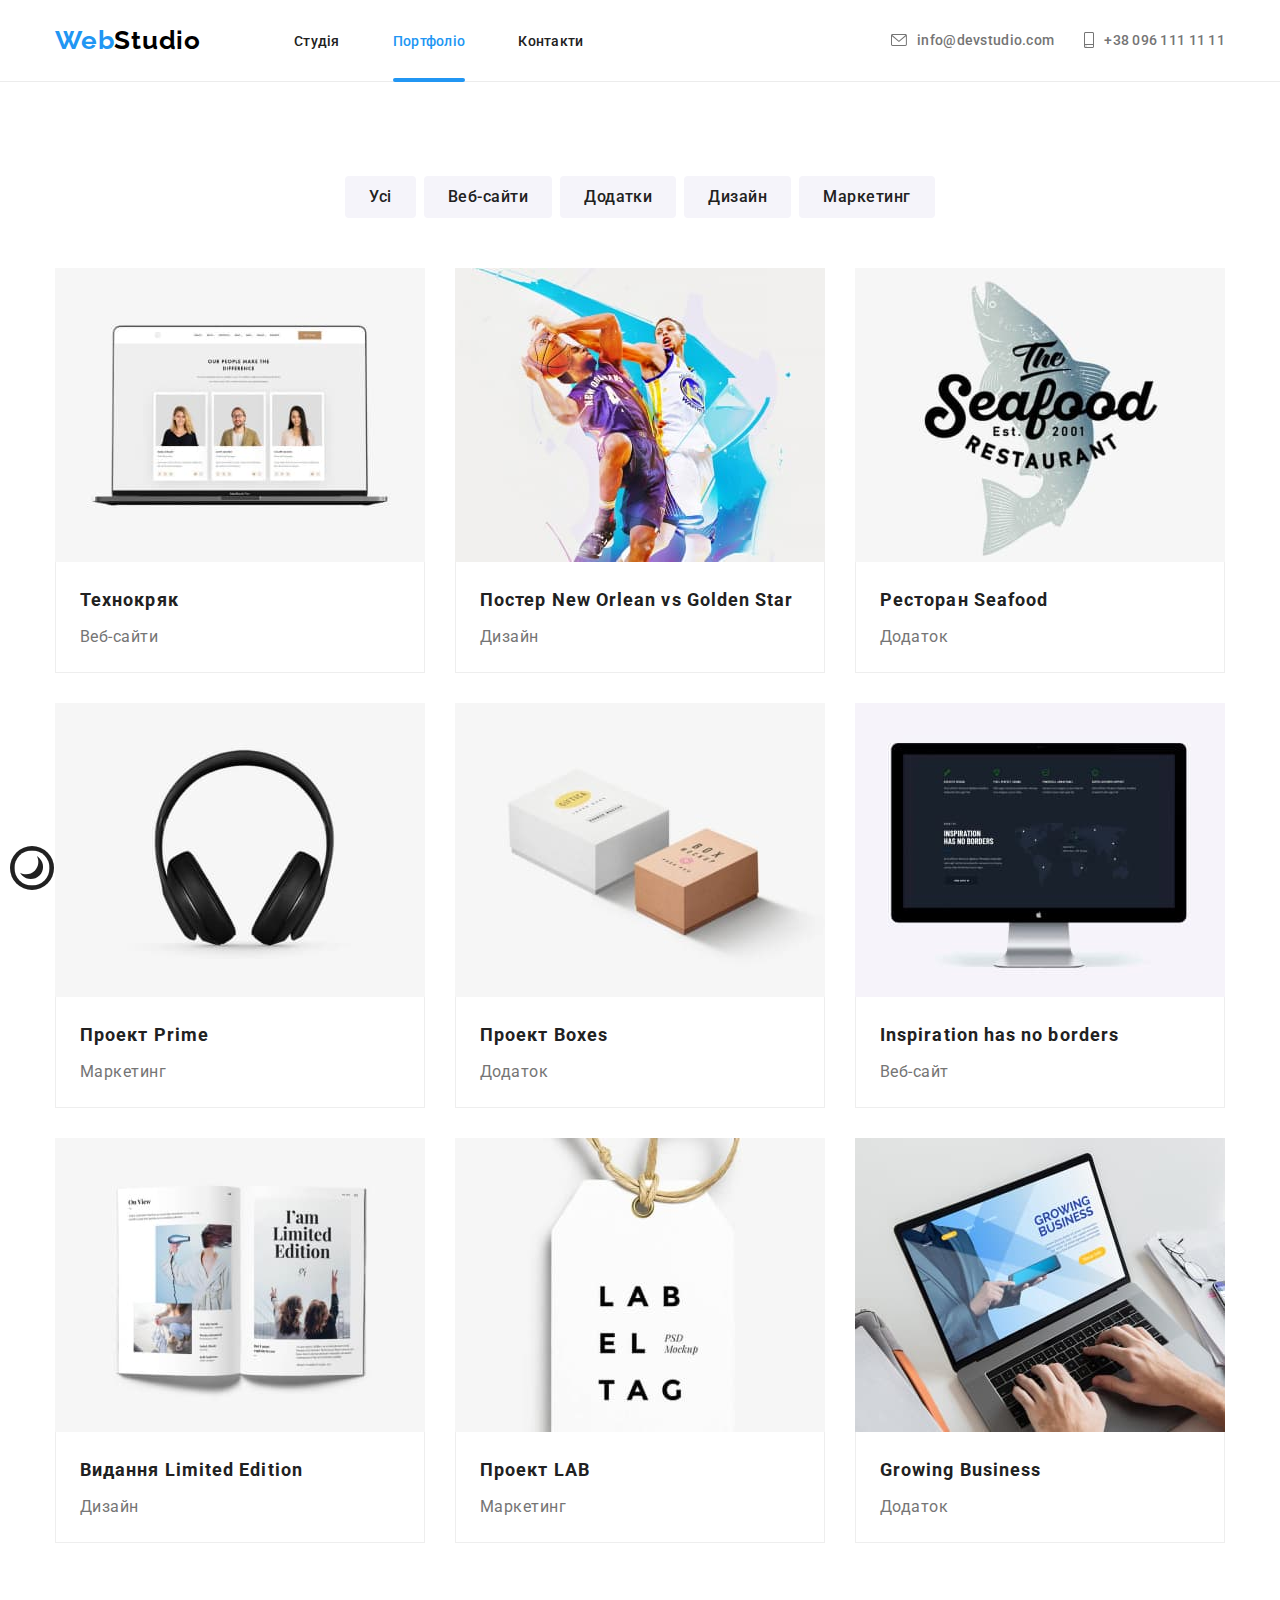
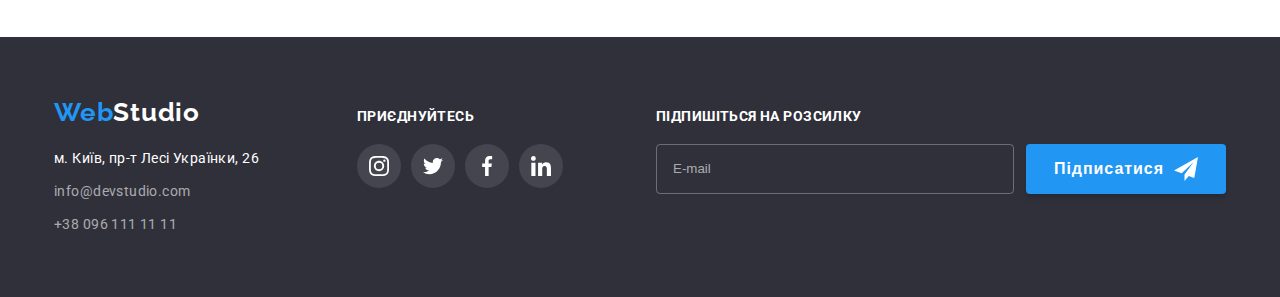
==== commit 37ab6539: "hw-08" ====
--- a/portfolio.html
+++ b/portfolio.html
@@ -29,14 +29,14 @@
 					>
 					<ul class="header__list list">
 						<li class="header__item">
+							<a href="./index.html" class="header__link link">Студія</a>
+						</li>
+						<li class="header__item">
 							<a
-								href="./index.html"
-								class="header__link link"
-								>Студія</a
+								href="./portfolio.html"
+								class="header__link link header__link--current"
+								>Портфоліо</a
 							>
-						</li>
-						<li class="header__item">
-							<a href="./portfolio.html" class="header__link link header__link--current">Портфоліо</a>
 						</li>
 						<li class="header__item">
 							<a href="#" class="header__link link">Контакти</a>
@@ -102,14 +102,14 @@
 						</button>
 						<ul class="menu__list list">
 							<li class="menu__item">
+								<a href="./index.html" class="menu__link link">Студія</a>
+							</li>
+							<li class="menu__item">
 								<a
-									href="./index.html"
-									class="menu__link link"
-									>Студія</a
+									href="./portfolio.html"
+									class="menu__link link menu__link--current"
+									>Портфоліо</a
 								>
-							</li>
-							<li class="menu__item">
-								<a href="./portfolio.html" class="menu__link link menu__link--current">Портфоліо</a>
 							</li>
 							<li class="menu__item">
 								<a href="#" class="menu__link link">Контакти</a>
--- a/css/main.min.css
+++ b/css/main.min.css
@@ -1 +1 @@
-:root{--primary-text-color: #757575;--gray-color: #afb1b8;--secondary-text-color: #212121;--background-body-color: #ffffff;--white-color: #ffffff;--black-color: #000000;--background-team-color: #f5f4fa;--background-hero-color: #2f303a;--accent-color: #2196f3;--button-active-color: #188ce8;--footer-mail-tel-color: rgba(255, 255, 255, 0.6);--header-line-color: #ececec;--logo-item-color: black;--logo-item-inverse-color: white;--advances-icon-color: black;--portfolio-card-border-color: #eeeeee;--modal-forms-border-color: rgba(33, 33, 33, 0.2);--current-theme: url(../images/dark-theme.svg)}:root[data-theme=dark]{--primary-text-color: #757575;--gray-color: #6e6e70;--secondary-text-color: #ffffff;--background-body-color: #212121;--white-color: #ffffff;--black-color: #000000;--background-team-color: #181818;--background-hero-color: #161616;--accent-color: #2196f3;--button-active-color: #188ce8;--footer-mail-tel-color: rgba(255, 255, 255, 0.6);--header-line-color: #161616;--logo-item-color: white;--logo-item-inverse-color: white;--advances-icon-color: #757575;--portfolio-card-border-color: #181818;--modal-forms-border-color: rgba(255, 255, 255, 0.2);--current-theme: url(../images/light-theme.svg)}.visually-hidden{position:absolute;white-space:nowrap;width:1px;height:1px;overflow:hidden;border:0;padding:0;clip:rect(0 0 0 0);-webkit-clip-path:inset(50%);clip-path:inset(50%);margin:-1px}.is-hidden{opacity:0;pointer-events:none;visibility:hidden}.no-scroll{overflow:hidden}p,h1,h2,h3,h4,h5{margin:0}ul,ol{margin:0;padding-left:0}button{cursor:pointer}body{font-family:"Roboto",sans-serif;color:var(--secondary-text-color);background-color:var(--background-body-color);transition:background-color 250ms cubic-bezier(0.4, 0, 0.2, 1)}img{display:block;max-width:100%;height:auto}*{margin:0;padding:0;list-style:none;box-sizing:border-box}.list{list-style:none}.section{padding:94px 0px}@media screen and (max-width: 1199px){.section{padding:60px 0px}}.container{margin:0 auto;padding:0px 15px}@media screen and (min-width: 480px){.container{width:480px}}@media screen and (min-width: 768px){.container{width:768px}}@media screen and (min-width: 1200px){.container{width:1200px}}.link{text-decoration:none;transition:color 250ms cubic-bezier(0.4, 0, 0.2, 1)}.link:hover,.link:focus{color:var(--accent-color)}.logo{font-family:"Raleway",sans-serif;font-style:normal;font-weight:700;font-size:26px;line-height:1.19;letter-spacing:.03em;color:var(--accent-color);padding:25px 0px;display:flex;align-items:center;transition:color 250ms cubic-bezier(0.4, 0, 0.2, 1)}@media screen and (max-width: 1199px){.logo{justify-content:center}}.logo .logo__item{color:var(--logo-item-color);transition:color 250ms cubic-bezier(0.4, 0, 0.2, 1)}.logo--inverse{padding:0}.logo--inverse .logo__item--inverse{color:var(--logo-item-inverse-color)}.title{font-weight:700;font-size:36px;line-height:1.16;text-align:center;letter-spacing:.03em;color:var(--secondary-text-color);margin-bottom:50px;transition:color 250ms cubic-bezier(0.4, 0, 0.2, 1)}@media screen and (max-width: 1199px){.title{font-size:28px;margin-bottom:30px}}.contact-mail,.contact-tel{font-weight:400}.contact-mail:hover,.contact-mail:focus,.contact-tel:hover,.contact-tel:focus{color:var(--accent-color)}.contact-mail--header,.contact-tel--header{font-weight:500;line-height:16px;letter-spacing:.02em;color:var(--primary-text-color);display:flex;align-items:center}@media screen and (min-width: 768px){.contact-mail--header,.contact-tel--header{font-size:12px}}@media screen and (min-width: 1200px){.contact-mail--header,.contact-tel--header{font-size:14px}}.contact-mail--header .mail__icon,.contact-tel--header .mail__icon{fill:currentColor;margin-right:10px}@media screen and (max-width: 767px){.contact-mail--header .mail__icon,.contact-tel--header .mail__icon{display:none}}.contact-mail--header .tel__icon,.contact-tel--header .tel__icon{fill:currentColor;margin-right:10px}@media screen and (max-width: 767px){.contact-mail--header .tel__icon,.contact-tel--header .tel__icon{display:none}}@media screen and (max-width: 767px){.menu__contacts{display:flex;flex-direction:column-reverse}.contact-tel--header{padding:0;font-weight:500;font-size:34px;line-height:40px;letter-spacing:.02em}}@media screen and (max-width: 767px)and (max-width: 767px){.contact-tel--header{margin-bottom:32px}}@media screen and (max-width: 767px){.contact-mail--header{padding:0;font-weight:500;font-size:24px;line-height:28px;letter-spacing:.02em}}.contact-mail--footer,.contact-tel--footer{font-weight:400;font-size:14px;line-height:1.71;letter-spacing:.03em;color:var(--footer-mail-tel-color)}.soc{display:flex;justify-content:center;gap:10px}.soc .soc__link{width:100%;height:100%;border-radius:50%;display:flex;align-items:center;justify-content:center}.soc .soc__link:hover,.soc .soc__link:focus{background-color:var(--accent-color)}.team__soc{display:flex;justify-content:center;gap:10px}.team__soc .soc__item{width:44px;height:44px}.team__soc .soc__link{transition:background-color 250ms cubic-bezier(0.4, 0, 0.2, 1)}.team__soc .soc__link:hover .soc__icon,.team__soc .soc__link:focus .soc__icon{fill:#fff}.team__soc .soc__icon{fill:var(--gray-color);transition:fill 250ms cubic-bezier(0.4, 0, 0.2, 1)}.soc__title{font-weight:700;font-size:14px;line-height:16px;letter-spacing:.03em;text-transform:uppercase;color:var(--white-color);margin-bottom:20px}.footer__soc{margin-bottom:60px}.footer__soc .soc__list{display:flex;justify-content:center;gap:10px}.footer__soc .soc__item{width:44px;height:44px}.footer__soc .soc__link{background-color:rgba(255,255,255,.1);transition:background-color 250ms cubic-bezier(0.4, 0, 0.2, 1)}.footer__soc .soc__icon{fill:var(--white-color)}.menu__soc{justify-content:left}.menu__soc .soc__link{font-size:18px;line-height:22px;letter-spacing:.02em;color:var(--accent-color)}.menu__soc .soc__item:not(:last-child){padding-right:10px;border-right:1px solid rgba(33,33,33,.2)}.header{position:relative;border-bottom:1px solid var(--header-line-color);transition:color 250ms cubic-bezier(0.4, 0, 0.2, 1),border-color 250ms cubic-bezier(0.4, 0, 0.2, 1)}.header__container{display:flex;justify-content:space-between}.header__list{display:flex;gap:51px}@media screen and (max-width: 767px){.header__list{display:none}}@media screen and (max-width: 1199px){.header__list{margin-left:88px}}@media screen and (min-width: 1200px){.header__list{gap:53px;margin-left:93px}}@media screen and (min-width: 768px){.header__link{font-weight:500;font-size:14px;line-height:16px;letter-spacing:.02em;color:var(--secondary-text-color);padding:32px 0px}.header__link--current{position:relative;color:var(--accent-color)}.header__link--current::after{position:absolute;display:block;content:"";width:100%;height:4px;bottom:-1px;background-color:var(--accent-color);border-radius:2px}}.header__contacts{display:flex;flex-direction:column;justify-content:center;align-items:center;gap:10px}@media screen and (min-width: 1200px){.header__contacts{flex-direction:row;gap:30px}}@media screen and (max-width: 1199px){.header__contacts{align-items:flex-start}}@media screen and (max-width: 767px){.header__contacts{display:none}}.header__navigation{display:flex;align-items:center}.menu__item{text-align:left}.menu__item:not(:last-child){padding-bottom:32px}.menu__link{font-weight:500;font-size:40px;line-height:47px;letter-spacing:.02em;color:var(--secondary-text-color);padding:32px 0px}.menu__link--current{position:relative;color:var(--accent-color)}.menu__contacts{margin-bottom:64px}@media screen and (max-width: 767px){.menu__btn-close{position:absolute;display:inline-block;margin:0;padding:0;background-color:rgba(0,0,0,0);border:none;top:10px;right:15px;fill:var(--secondary-text-color)}}.menu__btn-open{background-color:rgba(0,0,0,0);border:none;fill:var(--secondary-text-color)}@media screen and (min-width: 768px){.menu__btn-open{display:none}}.menu__container{display:none}@media screen and (max-width: 767px){.menu__container{position:fixed;width:100%;height:100vh;z-index:1;top:0;left:0;background-color:var(--background-body-color);padding:40px;display:flex;flex-direction:column;justify-content:space-between}}.hero{padding:118px 60px;background-color:#c4c4c4;color:var(--white-color);padding:118px 60px;background-image:linear-gradient(rgba(47, 48, 58, 0.4), rgba(47, 48, 58, 0.4)),url(../images/hero-mobile.jpg);background-repeat:no-repeat;background-size:cover;text-align:center;margin:0 auto}@media(min-device-pixel-ratio: 2),(-webkit-min-device-pixel-ratio: 2),(min-resolution: 192dpi),(min-resolution: 2dppx){.hero{background-image:linear-gradient(rgba(47, 48, 58, 0.4), rgba(47, 48, 58, 0.4)),url(../images/hero-mobile@2x.jpg)}}@media screen and (min-width: 768px){.hero{background-image:linear-gradient(rgba(47, 48, 58, 0.4), rgba(47, 48, 58, 0.4)),url(../images/hero-tablet.jpg)}}@media screen and (min-width: 768px)and (min-device-pixel-ratio: 2),screen and (min-width: 768px)and (-webkit-min-device-pixel-ratio: 2),screen and (min-width: 768px)and (min-resolution: 192dpi),screen and (min-width: 768px)and (min-resolution: 2dppx){.hero{background-image:linear-gradient(rgba(47, 48, 58, 0.4), rgba(47, 48, 58, 0.4)),url(../images/hero-tablet@2x.jpg)}}@media screen and (min-width: 1200px){.hero{background-image:linear-gradient(rgba(47, 48, 58, 0.4), rgba(47, 48, 58, 0.4)),url(../images/hero.jpg);padding:200px 0px}}@media screen and (min-width: 1200px)and (min-device-pixel-ratio: 2),screen and (min-width: 1200px)and (-webkit-min-device-pixel-ratio: 2),screen and (min-width: 1200px)and (min-resolution: 192dpi),screen and (min-width: 1200px)and (min-resolution: 2dppx){.hero{background-image:linear-gradient(rgba(47, 48, 58, 0.4), rgba(47, 48, 58, 0.4)),url(../images/hero@2x.jpg)}}@media screen and (min-width: 480px){.hero{width:480px}}@media screen and (min-width: 768px){.hero{width:100%}}@media screen and (min-width: 1200px){.hero{max-width:1600px}}@media screen and (min-width: 480px){.hero__container{max-width:360px}}@media screen and (min-width: 1200px){.hero__container{max-width:696px}}.hero__title{font-weight:900;min-height:84px;line-height:1.36;text-align:center;letter-spacing:.06em;text-transform:uppercase;color:var(--white-color)}@media screen and (min-width: 768px){.hero__title{width:360px}}@media screen and (max-width: 1199px){.hero__title{font-size:26px}}@media screen and (min-width: 1200px){.hero__title{font-size:44px;width:696px}}.hero__btn{background-color:var(--accent-color);box-shadow:0px 4px 4px rgba(0,0,0,.15);border-radius:4px;border-color:rgba(0,0,0,0);cursor:pointer;padding:10px 24px;font-family:"Roboto";font-style:normal;font-weight:700;font-size:16px;line-height:1.87;text-align:center;letter-spacing:.06em;color:var(--white-color);margin-top:30px;transition:background-color 250ms cubic-bezier(0.4, 0, 0.2, 1),box-shadow 250ms cubic-bezier(0.4, 0, 0.2, 1)}.hero__btn:hover,.hero__btn:focus{background-color:var(--button-active-color);box-shadow:0px 4px 4px rgba(0,0,0,.15)}@media screen and (min-width: 768px){.advances__list{display:flex;gap:30px;flex-wrap:wrap}}@media screen and (max-width: 767px){.advances__item{margin-bottom:30px}}@media screen and (min-width: 768px){.advances__item{max-width:354px}}@media screen and (min-width: 1200px){.advances__item{max-width:270px;margin-bottom:0}}.advances__title{font-weight:700;font-size:14px;line-height:1.14;letter-spacing:.03em;text-align:center;text-transform:uppercase;color:var(--secondary-text-color);margin-bottom:10px;transition:color 250ms cubic-bezier(0.4, 0, 0.2, 1)}@media screen and (min-width: 768px){.advances__title{text-align:left}}.advances__paragraph{font-size:14px;line-height:1.71;letter-spacing:.03em;color:var(--primary-text-color)}.advances__icon-bg{background-color:var(--background-team-color);padding:25px 102px;margin-bottom:30px;border-radius:4px;display:flex;justify-content:center;transition:background-color 250ms cubic-bezier(0.4, 0, 0.2, 1)}.advances__icon{fill:var(--advances-icon-color);transition:fill 250ms cubic-bezier(0.4, 0, 0.2, 1)}.specification{padding-top:0}@media screen and (max-width: 1199px){.specification{display:none}}.specification__list{display:flex;justify-content:center;gap:30px}.specification__thumb{position:absolute;left:0;bottom:0;width:100%;height:70px;background-color:rgba(47,48,58,.8);display:flex;justify-content:center;align-items:center}.specification__thumb{font-weight:700;font-size:14px;line-height:16px;text-align:center;letter-spacing:.03em;text-transform:uppercase;color:#fff}.specification__item{position:relative}.team{background:var(--background-team-color);transition:background-color 250ms cubic-bezier(0.4, 0, 0.2, 1)}@media screen and (min-width: 768px){.team__list{display:flex;gap:30px;flex-wrap:wrap}}.team__item{background:var(--background-body-color);box-shadow:0px 1px 3px rgba(0,0,0,.12),0px 1px 1px rgba(0,0,0,.14),0px 2px 1px rgba(0,0,0,.2);border-radius:0px 0px 4px 4px;transition:background-color 250ms cubic-bezier(0.4, 0, 0.2, 1)}@media screen and (min-width: 768px){.team__item{max-width:354px}}@media screen and (min-width: 1200px){.team__item{max-width:270px}}@media screen and (max-width: 767px){.team__item:not(:last-child){margin-bottom:30px}}.team__content{padding:30px 0px}.team__member{font-weight:500;font-size:16px;line-height:1.18;text-align:center;letter-spacing:.03em;color:var(--secondary-text-color);margin-bottom:10px;transition:color 250ms cubic-bezier(0.4, 0, 0.2, 1)}.team__text{font-weight:400;font-size:16px;line-height:1.18;text-align:center;letter-spacing:.03em;color:var(--primary-text-color);margin-bottom:16px}.clients__list{display:flex}@media screen and (max-width: 1199px){.clients__list{flex-wrap:wrap;margin:-15px;gap:0}}@media screen and (max-width: 767px){.clients__item{width:calc(50% - 30px);margin:15px}}@media screen and (min-width: 768px){.clients__item{width:calc(33.3333% - 30px);margin:15px}}@media screen and (min-width: 1200px){.clients__item{width:170px}}.clients__link{height:92px;border:1px solid var(--gray-color);border-radius:4px;display:flex;align-items:center;justify-content:center;transition:border-color 250ms cubic-bezier(0.4, 0, 0.2, 1)}.clients__link:hover,.clients__link:focus{border-color:var(--accent-color)}.clients__link:hover .clients__icon,.clients__link:focus .clients__icon{fill:var(--accent-color)}.clients__icon{fill:var(--gray-color);transition:fill 250ms cubic-bezier(0.4, 0, 0.2, 1)}.filters__list{display:flex;flex-wrap:wrap;gap:8px}@media screen and (min-width: 768px){.filters__list{justify-content:center}}@media screen and (max-width: 767px){.filters__list{margin-bottom:40px}}@media screen and (min-width: 768px){.filters__list{margin-bottom:30px}}@media screen and (min-width: 1200px){.filters__list{margin-bottom:50px}}.filter__btn{font-family:"Roboto";font-style:normal;background-color:var(--background-team-color);color:var(--secondary-text-color);border-radius:4px;border-color:rgba(0,0,0,0);cursor:pointer;font-weight:500;font-size:16px;line-height:1.62;text-align:center;letter-spacing:.03em;padding:6px 22px;transition:background-color 250ms cubic-bezier(0.4, 0, 0.2, 1),box-shadow 250ms cubic-bezier(0.4, 0, 0.2, 1),color 250ms cubic-bezier(0.4, 0, 0.2, 1)}.filter__btn:hover,.filter__btn:focus{background-color:var(--accent-color);color:var(--white-color);box-shadow:0px 3px 1px rgba(0,0,0,.1),0px 1px 2px rgba(0,0,0,.08),0px 2px 2px rgba(0,0,0,.12);border-radius:4px;font-weight:500;font-size:16px;line-height:1.62;text-align:center;letter-spacing:.03em}.portfolio__list{display:flex;flex-wrap:wrap;margin-left:-30px;margin-top:-30px}.portfolio__item{margin-left:30px;margin-top:30px}@media screen and (max-width: 767px){.portfolio__item{flex-basis:calc(100% - 30px)}}@media screen and (min-width: 768px){.portfolio__item{flex-basis:calc(50% - 30px)}}@media screen and (min-width: 1199px){.portfolio__item{flex-basis:calc(33.3333333333% - 30px)}}.portfolio__link{background:var(--background-body-color);text-decoration:none;display:block;transition:box-shadow 250ms cubic-bezier(0.4, 0, 0.2, 1),background-color 250ms cubic-bezier(0.4, 0, 0.2, 1)}.portfolio__link:hover,.portfolio__link:focus{box-shadow:0px 1px 1px rgba(0,0,0,.12),0px 4px 4px rgba(0,0,0,.06),1px 4px 6px rgba(0,0,0,.16)}.portfolio__link:hover .thumb__content,.portfolio__link:focus .thumb__content{transform:translateY(0px)}.portfolio__thumb{overflow:hidden;position:relative}.thumb__content{position:absolute;content:"";width:100%;height:100%;background-color:rgba(33,150,243,.9);font-weight:400;font-size:18px;line-height:28px;letter-spacing:.03em;color:var(--white-color);transform:translateY(300px);transition:transform 250ms cubic-bezier(0.4, 0, 0.2, 1)}@media screen and (max-width: 767px){.thumb__content{padding:77px 24px}}@media screen and (min-width: 768px){.thumb__content{padding:49px 24px 77px 24px}}@media screen and (min-width: 1200px){.thumb__content{padding:63px 24px}}.portfolio__title{font-weight:700;font-size:18px;line-height:2;letter-spacing:.06em;color:var(--secondary-text-color);margin-bottom:4px;transition:color 250ms cubic-bezier(0.4, 0, 0.2, 1)}.portfolio__text{font-weight:400;font-size:16px;line-height:1.87;letter-spacing:.03em;color:var(--primary-text-color)}.card__content{padding:20px 24px;transition:border-color 250ms cubic-bezier(0.4, 0, 0.2, 1);border-left:1px solid var(--portfolio-card-border-color);border-right:1px solid var(--portfolio-card-border-color);border-bottom:1px solid var(--portfolio-card-border-color)}@media screen and (min-width: 768px)and (max-width: 1199px){.portfolio__item:nth-child(1) .card__content{min-height:146px}.portfolio__item:nth-child(2) .card__content{min-height:146px}}.footer{background-color:var(--background-hero-color);padding:60px 0px;width:100%;transition:background-color 250ms cubic-bezier(0.4, 0, 0.2, 1)}.footer__container{display:flex;flex-direction:column}@media screen and (max-width: 1199px){.footer__container{text-align:center}}@media screen and (min-width: 1200px){.footer__container{gap:93px;flex-direction:row;justify-content:center;align-items:baseline}}.footer__content{display:flex;flex-direction:column}@media screen and (max-width: 767px){.footer__content{align-items:center}}@media screen and (min-width: 768px){.footer__content{flex-direction:row;gap:165px;justify-content:center}}@media screen and (min-width: 1200px){.footer__content{gap:93px;align-items:baseline}}.address{font-style:normal;margin-top:20px}.address__content{width:210px}.footer__address{font-size:14px;line-height:1.71;letter-spacing:.03em;color:var(--white-color)}@media screen and (max-width: 1199px){.footer__list{margin-bottom:60px}}.footer__item:not(:first-child){margin-top:9px}.forms__title{font-weight:700;font-size:14px;line-height:16px;letter-spacing:.03em;text-transform:uppercase;color:#fff;margin-bottom:20px}@media screen and (min-width: 1200px){.footer__form{display:flex;gap:12px}}.form__email-input{padding:15px 16px;border:1px solid rgba(255,255,255,.3);border-radius:4px;background-color:rgba(0,0,0,0);color:rgba(255,255,255,.6);transition:border-color 250ms cubic-bezier(0.4, 0, 0.2, 1)}@media screen and (max-width: 767px){.form__email-input{width:100%}}@media screen and (min-width: 678px){.form__email-input{width:450px}}@media screen and (min-width: 1200px){.form__email-input{width:358px}}@media screen and (max-width: 1199px){.form__email-input{margin-bottom:20px}}.form__email-input:focus{border-color:var(--accent-color);outline:none}.form__email-input::-moz-placeholder{color:rgba(255,255,255,.6)}.form__email-input:-ms-input-placeholder{color:rgba(255,255,255,.6)}.form__email-input::placeholder{color:rgba(255,255,255,.6)}.form__subscribe-btn{margin:0 auto;width:200px;height:50px;background:var(--accent-color);box-shadow:0px 4px 4px rgba(0,0,0,.15);border-color:rgba(0,0,0,0);border-radius:4px;font-weight:700;font-size:16px;line-height:30px;text-align:center;letter-spacing:.06em;color:#fff;display:flex;justify-content:center;align-items:center;gap:10px;transition:background-color 250ms cubic-bezier(0.4, 0, 0.2, 1)}.form__subscribe-btn:hover,.form__subscribe-btn:focus{background-color:var(--button-active-color)}.subscribe-btn__icon-send{width:24px;height:24px;fill:#fff}.backdrop{position:fixed;top:0;left:0;width:100%;height:100%;padding:0px 15px;background-color:rgba(0,0,0,.2);transition:opacity 250ms cubic-bezier(0.4, 0, 0.2, 1),visibility 250ms cubic-bezier(0.4, 0, 0.2, 1);opacity:1;visibility:visible}.backdrop.is-hidden{opacity:0;pointer-events:none;visibility:hidden}.backdrop.is-hidden .modal{transform:translate(-50%, -50%) scale(0.5)}.modal{position:absolute;top:50%;left:50%;width:100%;max-width:450px;min-height:581px;padding:40px 40px;border-radius:4px;background-color:var(--background-body-color);box-shadow:0px 1px 3px rgba(0,0,0,.12),0px 1px 1px rgba(0,0,0,.14),0px 2px 1px rgba(0,0,0,.2);transition:transform 250ms cubic-bezier(0.4, 0, 0.2, 1),background-color 250ms cubic-bezier(0.4, 0, 0.2, 1);transform:translate(-50%, -50%) scale(1)}@media screen and (min-width: 1200px){.modal{max-width:528px}}.modal__close-btn{position:absolute;top:8px;right:8px;width:30px;height:30px;border-radius:50%;background-color:rgba(0,0,0,0);border:1px solid rgba(0,0,0,.1)}.modal__close-btn:hover .close-btn__close-icon,.modal__close-btn:focus .close-btn__close-icon{fill:var(--accent-color)}.close-btn__close-icon{position:absolute;top:50%;left:50%;transform:translate(-50%, -50%);width:11px;height:11px;fill:var(--secondary-text-color);transition:fill 250ms cubic-bezier(0.4, 0, 0.2, 1)}.modal__title{font-weight:700;font-size:20px;line-height:23px;text-align:center;letter-spacing:.03em;color:var(--secondary-text-color);margin-bottom:12px;transition:color 250ms cubic-bezier(0.4, 0, 0.2, 1)}@media screen and (max-width: 1199px){.modal__title{line-height:30px}}.form__field{position:relative;margin-bottom:10px;height:58px}.form__field-comment{min-height:120px}.form__field-checkbox{display:flex;justify-content:center;align-items:center;margin-top:20px}.form__label{font-weight:400;font-size:12px;line-height:14px;letter-spacing:.01em;color:var(--gray-color);transition:color 250ms cubic-bezier(0.4, 0, 0.2, 1)}.modal__form{border:1px solid var(--modal-forms-border-color);background-color:rgba(0,0,0,0);border-radius:4px;width:100%;height:40px;padding:14px 30px;padding-left:40px;font-weight:400;font-size:14px;line-height:14px;letter-spacing:.01em;margin-top:4px;transition:border-color 250ms cubic-bezier(0.4, 0, 0.2, 1)}.modal__form:focus{border-color:var(--accent-color);outline:none}.modal__form:focus+.form__icon{fill:var(--accent-color)}.form__icon{position:absolute;display:inline-block;width:18px;height:18px;top:34px;left:12px;fill:var(--secondary-text-color);transition:fill 250ms cubic-bezier(0.4, 0, 0.2, 1),border-color 250ms cubic-bezier(0.4, 0, 0.2, 1)}.modal__comment{resize:none;display:block;width:100%;height:120px;border-radius:4px;padding:12px 16px;margin-bottom:0}.modal__comment::-moz-placeholder{font-weight:400;font-size:12px;line-height:14px;letter-spacing:.01em;color:rgba(117,117,117,.5)}.modal__comment:-ms-input-placeholder{font-weight:400;font-size:12px;line-height:14px;letter-spacing:.01em;color:rgba(117,117,117,.5)}.modal__comment::placeholder{font-weight:400;font-size:12px;line-height:14px;letter-spacing:.01em;color:rgba(117,117,117,.5)}.modal__checkbox{-webkit-appearance:none;-moz-appearance:none;appearance:none;position:absolute}.modal__checkbox:checked+.custom-checkbox{background-color:var(--accent-color);border-color:rgba(0,0,0,0);background-image:url(../images/mark.svg);background-size:contain;background-origin:border-box}.modal__checkbox:focus+.custom-checkbox{border-color:var(--accent-color)}.checkbox__label{display:flex;align-items:center;position:relative;font-weight:400;font-size:14px;line-height:24px;letter-spacing:.03em;color:var(--gray-color);transition:color 250ms cubic-bezier(0.4, 0, 0.2, 1)}@media screen and (max-width: 1199px){.checkbox__label{font-size:12px;line-height:14px}}.custom-checkbox{display:inline-block;width:16px;height:16px;border:2px solid var(--secondary-text-color);border-radius:2px;background-color:rgba(0,0,0,0);margin-right:7px;transition:background-color 250ms cubic-bezier(0.4, 0, 0.2, 1),border-color 250ms cubic-bezier(0.4, 0, 0.2, 1)}.license-link{color:var(--accent-color)}.modal__submit-btn{background:var(--accent-color);box-shadow:0px 4px 4px rgba(0,0,0,.15);border-radius:4px;border-color:rgba(0,0,0,0);font-weight:700;font-size:16px;line-height:30px;text-align:center;letter-spacing:.06em;color:#fff;padding:10px 52px;width:200px;height:50px;margin-top:30px;display:block;margin-left:auto;margin-right:auto;transition:background-color 250ms cubic-bezier(0.4, 0, 0.2, 1)}.modal__submit-btn:hover,.modal__submit-btn:focus{background-color:#188ce8}.switch-theme{position:fixed;bottom:10px;left:10px;transition:background-color 250ms cubic-bezier(0.4, 0, 0.2, 1)}.switch-theme-slider{position:absolute;visibility:hidden}.custom-switch-theme{display:block;cursor:pointer;width:44px;height:44px;border-radius:22px;background-color:var(--secondary-text-color);transition:background-color 250ms cubic-bezier(0.4, 0, 0.2, 1)}.custom-switch-theme::after{content:"";display:block;position:relative;top:50%;transform:translateY(-50%) scale(0.8);width:44px;height:44px;border-radius:50%;background-image:var(--current-theme);background-size:80%;background-position:center;background-repeat:no-repeat;background-color:var(--background-body-color);transition:background-color 250ms cubic-bezier(0.4, 0, 0.2, 1)}.switch-theme-slider:checked+.custom-switch-theme{background-color:var(--secondary-text-color)}.switch-theme-slider:checked+.custom-switch-theme::after{background-image:var(--current-theme);background-color:var(--background-body-color)}/*# sourceMappingURL=main.min.css.map */+:root{--primary-text-color: #757575;--gray-color: #afb1b8;--secondary-text-color: #212121;--background-body-color: #ffffff;--white-color: #ffffff;--black-color: #000000;--background-team-color: #f5f4fa;--background-hero-color: #2f303a;--accent-color: #2196f3;--button-active-color: #188ce8;--footer-mail-tel-color: rgba(255, 255, 255, 0.6);--header-line-color: #ececec;--logo-item-color: black;--logo-item-inverse-color: white;--advances-icon-color: black;--portfolio-card-border-color: #eeeeee;--modal-forms-border-color: rgba(33, 33, 33, 0.2);--current-theme: url(../images/dark-theme.svg)}:root[data-theme=dark]{--primary-text-color: #757575;--gray-color: #6e6e70;--secondary-text-color: #ffffff;--background-body-color: #212121;--white-color: #ffffff;--black-color: #000000;--background-team-color: #181818;--background-hero-color: #161616;--accent-color: #2196f3;--button-active-color: #188ce8;--footer-mail-tel-color: rgba(255, 255, 255, 0.6);--header-line-color: #161616;--logo-item-color: white;--logo-item-inverse-color: white;--advances-icon-color: #757575;--portfolio-card-border-color: #181818;--modal-forms-border-color: rgba(255, 255, 255, 0.2);--current-theme: url(../images/light-theme.svg)}.visually-hidden{position:absolute;white-space:nowrap;width:1px;height:1px;overflow:hidden;border:0;padding:0;clip:rect(0 0 0 0);-webkit-clip-path:inset(50%);clip-path:inset(50%);margin:-1px}.is-hidden{opacity:0;pointer-events:none;visibility:hidden}.no-scroll{overflow:hidden}p,h1,h2,h3,h4,h5{margin:0}ul,ol{margin:0;padding-left:0}button{cursor:pointer}body{font-family:"Roboto",sans-serif;color:var(--secondary-text-color);background-color:var(--background-body-color);transition:background-color 250ms cubic-bezier(0.4, 0, 0.2, 1)}img{display:block;max-width:100%;height:auto}*{margin:0;padding:0;list-style:none;box-sizing:border-box}.list{list-style:none}.section{padding:94px 0px}@media screen and (max-width: 1199px){.section{padding:60px 0px}}.container{margin:0 auto;padding:0px 15px}@media screen and (min-width: 480px){.container{width:480px}}@media screen and (min-width: 768px){.container{width:768px}}@media screen and (min-width: 1200px){.container{width:1200px}}.link{text-decoration:none;transition:color 250ms cubic-bezier(0.4, 0, 0.2, 1)}.link:hover,.link:focus{color:var(--accent-color)}.logo{font-family:"Raleway",sans-serif;font-style:normal;font-weight:700;font-size:26px;line-height:1.19;letter-spacing:.03em;color:var(--accent-color);padding:25px 0px;display:flex;align-items:center;transition:color 250ms cubic-bezier(0.4, 0, 0.2, 1)}@media screen and (max-width: 1199px){.logo{justify-content:center}}.logo .logo__item{color:var(--logo-item-color);transition:color 250ms cubic-bezier(0.4, 0, 0.2, 1)}.logo--inverse{padding:0}.logo--inverse .logo__item--inverse{color:var(--logo-item-inverse-color)}.title{font-weight:700;font-size:36px;line-height:1.16;text-align:center;letter-spacing:.03em;color:var(--secondary-text-color);margin-bottom:50px;transition:color 250ms cubic-bezier(0.4, 0, 0.2, 1)}@media screen and (max-width: 1199px){.title{font-size:28px;margin-bottom:30px}}.contact-mail,.contact-tel{font-weight:400}.contact-mail:hover,.contact-mail:focus,.contact-tel:hover,.contact-tel:focus{color:var(--accent-color)}.contact-mail--header,.contact-tel--header{font-weight:500;line-height:16px;letter-spacing:.02em;color:var(--primary-text-color);display:flex;align-items:center}@media screen and (min-width: 768px){.contact-mail--header,.contact-tel--header{font-size:12px}}@media screen and (min-width: 1200px){.contact-mail--header,.contact-tel--header{font-size:14px}}.contact-mail--header .mail__icon,.contact-tel--header .mail__icon{fill:currentColor;margin-right:10px}@media screen and (max-width: 767px){.contact-mail--header .mail__icon,.contact-tel--header .mail__icon{display:none}}.contact-mail--header .tel__icon,.contact-tel--header .tel__icon{fill:currentColor;margin-right:10px}@media screen and (max-width: 767px){.contact-mail--header .tel__icon,.contact-tel--header .tel__icon{display:none}}@media screen and (max-width: 767px){.menu__contacts{display:flex;flex-direction:column-reverse}.contact-tel--header{padding:0;font-weight:500;font-size:34px;line-height:40px;letter-spacing:.02em;margin-bottom:32px;color:var(--accent-color)}.contact-mail--header{padding:0;font-weight:500;font-size:24px;line-height:28px;letter-spacing:.02em}}.contact-mail--footer,.contact-tel--footer{font-weight:400;font-size:14px;line-height:1.71;letter-spacing:.03em;color:var(--footer-mail-tel-color)}.soc{display:flex;justify-content:center;gap:10px}.soc .soc__link{width:100%;height:100%;border-radius:50%;display:flex;align-items:center;justify-content:center}.soc .soc__link:hover,.soc .soc__link:focus{background-color:var(--accent-color)}.team__soc{display:flex;justify-content:center;gap:10px}.team__soc .soc__item{width:44px;height:44px}.team__soc .soc__link{transition:background-color 250ms cubic-bezier(0.4, 0, 0.2, 1)}.team__soc .soc__link:hover .soc__icon,.team__soc .soc__link:focus .soc__icon{fill:#fff}.team__soc .soc__icon{fill:var(--gray-color);transition:fill 250ms cubic-bezier(0.4, 0, 0.2, 1)}.soc__title{font-weight:700;font-size:14px;line-height:16px;letter-spacing:.03em;text-transform:uppercase;color:var(--white-color);margin-bottom:20px}@media screen and (max-width: 767px){.footer__soc{margin-bottom:60px}}.footer__soc .soc__list{display:flex;justify-content:center;gap:10px}.footer__soc .soc__item{width:44px;height:44px}.footer__soc .soc__link{background-color:rgba(255,255,255,.1);transition:background-color 250ms cubic-bezier(0.4, 0, 0.2, 1)}.footer__soc .soc__icon{fill:var(--white-color)}.menu__soc{justify-content:left}.menu__soc .soc__link{font-size:18px;line-height:22px;letter-spacing:.02em;color:var(--accent-color)}@media screen and (max-width: 424px){.menu__soc .soc__link{font-size:14px}}.menu__soc .soc__item:not(:last-child){padding-right:10px;border-right:1px solid rgba(33,33,33,.2)}@media screen and (max-width: 424px){.menu__soc .soc__item:not(:last-child){padding-right:5px}}.header{position:relative;border-bottom:1px solid var(--header-line-color);transition:color 250ms cubic-bezier(0.4, 0, 0.2, 1),border-color 250ms cubic-bezier(0.4, 0, 0.2, 1)}.header__container{display:flex;justify-content:space-between}.header__list{display:flex;gap:51px}@media screen and (max-width: 767px){.header__list{display:none}}@media screen and (max-width: 1199px){.header__list{margin-left:88px}}@media screen and (min-width: 1200px){.header__list{gap:53px;margin-left:93px}}@media screen and (min-width: 768px){.header__link{font-weight:500;font-size:14px;line-height:16px;letter-spacing:.02em;color:var(--secondary-text-color);padding:32px 0px}.header__link--current{position:relative;color:var(--accent-color)}.header__link--current::after{position:absolute;display:block;content:"";width:100%;height:4px;bottom:-1px;background-color:var(--accent-color);border-radius:2px}}.header__contacts{display:flex;flex-direction:column;justify-content:center;align-items:center;gap:10px}@media screen and (min-width: 1200px){.header__contacts{flex-direction:row;gap:30px}.header__contacts .mail__icon{width:16px;height:12px}.header__contacts .tel__icon{width:10px;height:16px}}@media screen and (max-width: 1199px){.header__contacts{align-items:flex-start}.header__contacts .mail__icon{width:14px;height:10px}.header__contacts .tel__icon{width:10px;height:14px}}@media screen and (max-width: 767px){.header__contacts{display:none}}.header__navigation{display:flex;align-items:center}.menu__item{text-align:left}.menu__item:not(:last-child){padding-bottom:32px}.menu__link{font-weight:500;font-size:40px;line-height:47px;letter-spacing:.02em;color:var(--secondary-text-color);padding:32px 0px}.menu__link--current{position:relative;color:var(--accent-color)}.menu__contacts{margin-bottom:64px}@media screen and (max-width: 767px){.menu__btn-close{position:absolute;display:inline-block;margin:0;padding:0;background-color:rgba(0,0,0,0);border:none;top:10px;right:15px;fill:var(--secondary-text-color)}}.menu__btn-open{background-color:rgba(0,0,0,0);border:none;fill:var(--secondary-text-color)}@media screen and (min-width: 768px){.menu__btn-open{display:none}}.menu__container{display:none}@media screen and (max-width: 767px){.menu__container{position:fixed;width:100%;height:100vh;z-index:1;top:0;left:0;background-color:var(--background-body-color);padding:40px;display:flex;flex-direction:column;justify-content:space-between}}.hero{padding:118px 60px;background-color:#c4c4c4;color:var(--white-color);padding:118px 60px;background-image:linear-gradient(rgba(47, 48, 58, 0.4), rgba(47, 48, 58, 0.4)),url(../images/hero-mobile.jpg);background-repeat:no-repeat;background-size:cover;text-align:center;margin:0 auto}@media(min-device-pixel-ratio: 2),(-webkit-min-device-pixel-ratio: 2),(min-resolution: 192dpi),(min-resolution: 2dppx){.hero{background-image:linear-gradient(rgba(47, 48, 58, 0.4), rgba(47, 48, 58, 0.4)),url(../images/hero-mobile@2x.jpg)}}@media screen and (min-width: 768px){.hero{background-image:linear-gradient(rgba(47, 48, 58, 0.4), rgba(47, 48, 58, 0.4)),url(../images/hero-tablet.jpg)}}@media screen and (min-width: 768px)and (min-device-pixel-ratio: 2),screen and (min-width: 768px)and (-webkit-min-device-pixel-ratio: 2),screen and (min-width: 768px)and (min-resolution: 192dpi),screen and (min-width: 768px)and (min-resolution: 2dppx){.hero{background-image:linear-gradient(rgba(47, 48, 58, 0.4), rgba(47, 48, 58, 0.4)),url(../images/hero-tablet@2x.jpg)}}@media screen and (min-width: 1200px){.hero{background-image:linear-gradient(rgba(47, 48, 58, 0.4), rgba(47, 48, 58, 0.4)),url(../images/hero.jpg);padding:200px 0px}}@media screen and (min-width: 1200px)and (min-device-pixel-ratio: 2),screen and (min-width: 1200px)and (-webkit-min-device-pixel-ratio: 2),screen and (min-width: 1200px)and (min-resolution: 192dpi),screen and (min-width: 1200px)and (min-resolution: 2dppx){.hero{background-image:linear-gradient(rgba(47, 48, 58, 0.4), rgba(47, 48, 58, 0.4)),url(../images/hero@2x.jpg)}}@media screen and (min-width: 480px){.hero{width:480px}}@media screen and (min-width: 768px){.hero{width:100%}}@media screen and (min-width: 1200px){.hero{max-width:1600px}}@media screen and (min-width: 480px){.hero__container{max-width:360px}}@media screen and (min-width: 1200px){.hero__container{max-width:696px}}.hero__title{font-weight:900;line-height:1.36;text-align:center;letter-spacing:.06em;text-transform:uppercase;color:var(--white-color)}@media screen and (min-width: 768px){.hero__title{width:360px}}@media screen and (max-width: 1199px){.hero__title{font-size:26px}}@media screen and (min-width: 1200px){.hero__title{font-size:44px;width:696px}}.hero__btn{background-color:var(--accent-color);box-shadow:0px 4px 4px rgba(0,0,0,.15);border-radius:4px;border-color:rgba(0,0,0,0);cursor:pointer;padding:10px 24px;font-family:"Roboto";font-style:normal;font-weight:700;font-size:16px;line-height:1.87;text-align:center;letter-spacing:.06em;color:var(--white-color);margin-top:30px;transition:background-color 250ms cubic-bezier(0.4, 0, 0.2, 1),box-shadow 250ms cubic-bezier(0.4, 0, 0.2, 1)}@media screen and (max-width: 374px){.hero__btn{font-size:12px}}.hero__btn:hover,.hero__btn:focus{background-color:var(--button-active-color);box-shadow:0px 4px 4px rgba(0,0,0,.15)}@media screen and (min-width: 768px){.advances__list{display:flex;gap:30px;flex-wrap:wrap}}@media screen and (max-width: 767px){.advances__item{margin-bottom:30px}}@media screen and (min-width: 768px){.advances__item{max-width:354px}}@media screen and (min-width: 1200px){.advances__item{max-width:270px;margin-bottom:0}}.advances__title{font-weight:700;font-size:14px;line-height:1.14;letter-spacing:.03em;text-align:center;text-transform:uppercase;color:var(--secondary-text-color);margin-bottom:10px;transition:color 250ms cubic-bezier(0.4, 0, 0.2, 1)}@media screen and (min-width: 768px){.advances__title{text-align:left}}.advances__paragraph{font-size:14px;line-height:1.71;letter-spacing:.03em;color:var(--primary-text-color)}.advances__icon-bg{background-color:var(--background-team-color);padding:25px 102px;margin-bottom:30px;border-radius:4px;display:flex;justify-content:center;transition:background-color 250ms cubic-bezier(0.4, 0, 0.2, 1)}.advances__icon{fill:var(--advances-icon-color);transition:fill 250ms cubic-bezier(0.4, 0, 0.2, 1)}.specification{padding-top:0}@media screen and (max-width: 1199px){.specification{display:none}}.specification__list{display:flex;justify-content:center;gap:30px}.specification__thumb{position:absolute;left:0;bottom:0;width:100%;height:70px;background-color:rgba(47,48,58,.8);display:flex;justify-content:center;align-items:center}.specification__thumb{font-weight:700;font-size:14px;line-height:16px;text-align:center;letter-spacing:.03em;text-transform:uppercase;color:#fff}.specification__item{position:relative}.team{background:var(--background-team-color);transition:background-color 250ms cubic-bezier(0.4, 0, 0.2, 1)}@media screen and (min-width: 768px){.team__list{display:flex;gap:30px;flex-wrap:wrap}}.team__item{background:var(--background-body-color);box-shadow:0px 1px 3px rgba(0,0,0,.12),0px 1px 1px rgba(0,0,0,.14),0px 2px 1px rgba(0,0,0,.2);border-radius:0px 0px 4px 4px;transition:background-color 250ms cubic-bezier(0.4, 0, 0.2, 1)}@media screen and (min-width: 768px){.team__item{max-width:354px}}@media screen and (min-width: 1200px){.team__item{max-width:270px}}@media screen and (max-width: 767px){.team__item:not(:last-child){margin-bottom:30px}}.team__content{padding:30px 0px}.team__member{font-weight:500;font-size:16px;line-height:1.18;text-align:center;letter-spacing:.03em;color:var(--secondary-text-color);margin-bottom:10px;transition:color 250ms cubic-bezier(0.4, 0, 0.2, 1)}.team__text{font-weight:400;font-size:16px;line-height:1.18;text-align:center;letter-spacing:.03em;color:var(--primary-text-color);margin-bottom:16px}.clients__list{display:flex;gap:30px}@media screen and (max-width: 1199px){.clients__list{flex-wrap:wrap}}@media screen and (max-width: 767px){.clients__item{width:calc(50% - 30px)}}@media screen and (min-width: 768px){.clients__item{width:calc(33.3333% - 30px)}}@media screen and (min-width: 1200px){.clients__item{width:170px}}.clients__link{height:92px;border:1px solid var(--gray-color);border-radius:4px;display:flex;align-items:center;justify-content:center;transition:border-color 250ms cubic-bezier(0.4, 0, 0.2, 1)}.clients__link:hover,.clients__link:focus{border-color:var(--accent-color)}.clients__link:hover .clients__icon,.clients__link:focus .clients__icon{fill:var(--accent-color)}.clients__icon{fill:var(--gray-color);transition:fill 250ms cubic-bezier(0.4, 0, 0.2, 1)}.filters__list{display:flex;flex-wrap:wrap;gap:8px}@media screen and (min-width: 768px){.filters__list{justify-content:center}}@media screen and (max-width: 767px){.filters__list{margin-bottom:40px}}@media screen and (min-width: 768px){.filters__list{margin-bottom:30px}}@media screen and (min-width: 1200px){.filters__list{margin-bottom:50px}}.filter__btn{font-family:"Roboto";font-style:normal;background-color:var(--background-team-color);color:var(--secondary-text-color);border-radius:4px;border-color:rgba(0,0,0,0);cursor:pointer;font-weight:500;font-size:16px;line-height:1.62;text-align:center;letter-spacing:.03em;padding:6px 22px;transition:background-color 250ms cubic-bezier(0.4, 0, 0.2, 1),box-shadow 250ms cubic-bezier(0.4, 0, 0.2, 1),color 250ms cubic-bezier(0.4, 0, 0.2, 1)}.filter__btn:hover,.filter__btn:focus{background-color:var(--accent-color);color:var(--white-color);box-shadow:0px 3px 1px rgba(0,0,0,.1),0px 1px 2px rgba(0,0,0,.08),0px 2px 2px rgba(0,0,0,.12);border-radius:4px;font-weight:500;font-size:16px;line-height:1.62;text-align:center;letter-spacing:.03em}.portfolio__list{display:flex;flex-wrap:wrap;margin-left:-30px;margin-top:-30px}.portfolio__item{margin-left:30px;margin-top:30px}@media screen and (max-width: 767px){.portfolio__item{flex-basis:calc(100% - 30px)}}@media screen and (min-width: 768px){.portfolio__item{flex-basis:calc(50% - 30px)}}@media screen and (min-width: 1199px){.portfolio__item{flex-basis:calc(33.3333333333% - 30px)}}.portfolio__link{background:var(--background-body-color);text-decoration:none;display:block;transition:box-shadow 250ms cubic-bezier(0.4, 0, 0.2, 1),background-color 250ms cubic-bezier(0.4, 0, 0.2, 1)}.portfolio__link:hover,.portfolio__link:focus{box-shadow:0px 1px 1px rgba(0,0,0,.12),0px 4px 4px rgba(0,0,0,.06),1px 4px 6px rgba(0,0,0,.16)}.portfolio__link:hover .thumb__content,.portfolio__link:focus .thumb__content{transform:translateY(0px)}.portfolio__thumb{overflow:hidden;position:relative}.thumb__content{position:absolute;content:"";width:100%;height:100%;background-color:rgba(33,150,243,.9);font-weight:400;font-size:18px;line-height:28px;letter-spacing:.03em;color:var(--white-color);transform:translateY(300px);transition:transform 250ms cubic-bezier(0.4, 0, 0.2, 1)}@media screen and (max-width: 767px){.thumb__content{padding:77px 24px}}@media screen and (min-width: 768px){.thumb__content{padding:49px 24px 77px 24px}}@media screen and (min-width: 1200px){.thumb__content{padding:63px 24px}}.portfolio__title{font-weight:700;font-size:18px;line-height:2;letter-spacing:.06em;color:var(--secondary-text-color);margin-bottom:4px;transition:color 250ms cubic-bezier(0.4, 0, 0.2, 1)}.portfolio__text{font-weight:400;font-size:16px;line-height:1.87;letter-spacing:.03em;color:var(--primary-text-color)}.card__content{padding:20px 24px;transition:border-color 250ms cubic-bezier(0.4, 0, 0.2, 1);border-left:1px solid var(--portfolio-card-border-color);border-right:1px solid var(--portfolio-card-border-color);border-bottom:1px solid var(--portfolio-card-border-color)}@media screen and (min-width: 768px)and (max-width: 1199px){.portfolio__item:nth-child(1) .card__content{min-height:146px}.portfolio__item:nth-child(2) .card__content{min-height:146px}}.footer{background-color:var(--background-hero-color);padding:60px 0px;width:100%;transition:background-color 250ms cubic-bezier(0.4, 0, 0.2, 1)}.footer__container{display:flex;flex-direction:column}@media screen and (max-width: 1199px){.footer__container{text-align:center}}@media screen and (min-width: 1200px){.footer__container{gap:93px;flex-direction:row;justify-content:center;align-items:baseline}}.footer__content{display:flex;flex-direction:column}@media screen and (max-width: 767px){.footer__content{align-items:center}}@media screen and (min-width: 768px){.footer__content{flex-direction:row;gap:165px;justify-content:center}}@media screen and (min-width: 1200px){.footer__content{gap:93px;align-items:baseline}}.address{font-style:normal;margin-top:20px}.address__content{width:210px}.footer__address{font-size:14px;line-height:1.71;letter-spacing:.03em;color:var(--white-color)}@media screen and (max-width: 1199px){.footer__list{margin-bottom:60px}}.footer__item:not(:first-child){margin-top:9px}.forms__title{font-weight:700;font-size:14px;line-height:16px;letter-spacing:.03em;text-transform:uppercase;color:#fff;margin-bottom:20px}@media screen and (min-width: 1200px){.footer__form{display:flex;gap:12px}}.form__email-input{padding:15px 16px;border:1px solid rgba(255,255,255,.3);border-radius:4px;background-color:rgba(0,0,0,0);color:rgba(255,255,255,.6);transition:border-color 250ms cubic-bezier(0.4, 0, 0.2, 1)}@media screen and (max-width: 767px){.form__email-input{width:100%}}@media screen and (min-width: 678px){.form__email-input{width:450px}}@media screen and (min-width: 1200px){.form__email-input{width:358px}}@media screen and (max-width: 1199px){.form__email-input{margin-bottom:20px}}.form__email-input:focus{border-color:var(--accent-color);outline:none}.form__email-input::-moz-placeholder{color:rgba(255,255,255,.6)}.form__email-input:-ms-input-placeholder{color:rgba(255,255,255,.6)}.form__email-input::placeholder{color:rgba(255,255,255,.6)}.form__subscribe-btn{margin:0 auto;width:200px;height:50px;background:var(--accent-color);box-shadow:0px 4px 4px rgba(0,0,0,.15);border-color:rgba(0,0,0,0);border-radius:4px;font-weight:700;font-size:16px;line-height:30px;text-align:center;letter-spacing:.06em;color:#fff;display:flex;justify-content:center;align-items:center;gap:10px;transition:background-color 250ms cubic-bezier(0.4, 0, 0.2, 1)}.form__subscribe-btn:hover,.form__subscribe-btn:focus{background-color:var(--button-active-color)}.subscribe-btn__icon-send{width:24px;height:24px;fill:#fff}.backdrop{position:fixed;top:0;left:0;width:100%;height:100%;padding:0px 15px;background-color:rgba(0,0,0,.2);transition:opacity 250ms cubic-bezier(0.4, 0, 0.2, 1),visibility 250ms cubic-bezier(0.4, 0, 0.2, 1);opacity:1;visibility:visible}.backdrop.is-hidden{opacity:0;pointer-events:none;visibility:hidden}.backdrop.is-hidden .modal{transform:translate(-50%, -50%) scale(0.5)}.modal{position:absolute;top:50%;left:50%;width:100%;max-width:450px;min-height:581px;padding:40px 40px;border-radius:4px;background-color:var(--background-body-color);box-shadow:0px 1px 3px rgba(0,0,0,.12),0px 1px 1px rgba(0,0,0,.14),0px 2px 1px rgba(0,0,0,.2);transition:transform 250ms cubic-bezier(0.4, 0, 0.2, 1),background-color 250ms cubic-bezier(0.4, 0, 0.2, 1);transform:translate(-50%, -50%) scale(1)}@media screen and (min-width: 1200px){.modal{max-width:528px}}.modal__close-btn{position:absolute;top:8px;right:8px;width:30px;height:30px;border-radius:50%;background-color:rgba(0,0,0,0);border:1px solid rgba(0,0,0,.1)}.modal__close-btn:hover .close-btn__close-icon,.modal__close-btn:focus .close-btn__close-icon{fill:var(--accent-color)}.close-btn__close-icon{position:absolute;top:50%;left:50%;transform:translate(-50%, -50%);width:11px;height:11px;fill:var(--secondary-text-color);transition:fill 250ms cubic-bezier(0.4, 0, 0.2, 1)}.modal__title{font-weight:700;font-size:20px;line-height:23px;text-align:center;letter-spacing:.03em;color:var(--secondary-text-color);margin-bottom:12px;transition:color 250ms cubic-bezier(0.4, 0, 0.2, 1)}@media screen and (max-width: 1199px){.modal__title{line-height:30px}}.form__field{position:relative;margin-bottom:10px;height:58px}.form__field-comment{min-height:120px}.form__field-checkbox{display:flex;justify-content:center;align-items:center;margin-top:20px}.form__label{font-weight:400;font-size:12px;line-height:14px;letter-spacing:.01em;color:var(--gray-color);transition:color 250ms cubic-bezier(0.4, 0, 0.2, 1)}.modal__form{border:1px solid var(--modal-forms-border-color);background-color:rgba(0,0,0,0);border-radius:4px;width:100%;height:40px;padding:14px 30px;padding-left:40px;font-weight:400;font-size:14px;line-height:14px;letter-spacing:.01em;margin-top:4px;transition:border-color 250ms cubic-bezier(0.4, 0, 0.2, 1)}.modal__form:focus{border-color:var(--accent-color);outline:none}.modal__form:focus+.form__icon{fill:var(--accent-color)}.form__icon{position:absolute;display:inline-block;width:18px;height:18px;top:34px;left:12px;fill:var(--secondary-text-color);transition:fill 250ms cubic-bezier(0.4, 0, 0.2, 1),border-color 250ms cubic-bezier(0.4, 0, 0.2, 1)}.modal__comment{resize:none;display:block;width:100%;height:120px;border-radius:4px;padding:12px 16px;margin-bottom:0}.modal__comment::-moz-placeholder{font-weight:400;font-size:12px;line-height:14px;letter-spacing:.01em;color:rgba(117,117,117,.5)}.modal__comment:-ms-input-placeholder{font-weight:400;font-size:12px;line-height:14px;letter-spacing:.01em;color:rgba(117,117,117,.5)}.modal__comment::placeholder{font-weight:400;font-size:12px;line-height:14px;letter-spacing:.01em;color:rgba(117,117,117,.5)}.modal__checkbox{-webkit-appearance:none;-moz-appearance:none;appearance:none;position:absolute}.modal__checkbox:checked+.custom-checkbox{background-color:var(--accent-color);border-color:rgba(0,0,0,0);background-image:url(../images/mark.svg);background-size:contain;background-origin:border-box}.modal__checkbox:focus+.custom-checkbox{border-color:var(--accent-color)}.checkbox__label{display:flex;align-items:center;position:relative;font-weight:400;font-size:14px;line-height:24px;letter-spacing:.03em;color:var(--gray-color);transition:color 250ms cubic-bezier(0.4, 0, 0.2, 1)}@media screen and (max-width: 1199px){.checkbox__label{font-size:12px;line-height:14px}}.custom-checkbox{display:inline-block;width:16px;height:16px;border:2px solid var(--secondary-text-color);border-radius:2px;background-color:rgba(0,0,0,0);margin-right:7px;transition:background-color 250ms cubic-bezier(0.4, 0, 0.2, 1),border-color 250ms cubic-bezier(0.4, 0, 0.2, 1)}.license-link{color:var(--accent-color)}.modal__submit-btn{background:var(--accent-color);box-shadow:0px 4px 4px rgba(0,0,0,.15);border-radius:4px;border-color:rgba(0,0,0,0);font-weight:700;font-size:16px;line-height:30px;text-align:center;letter-spacing:.06em;color:#fff;padding:10px 52px;width:200px;height:50px;margin-top:30px;display:block;margin-left:auto;margin-right:auto;transition:background-color 250ms cubic-bezier(0.4, 0, 0.2, 1)}.modal__submit-btn:hover,.modal__submit-btn:focus{background-color:#188ce8}.switch-theme{position:fixed;bottom:10px;left:10px;transition:background-color 250ms cubic-bezier(0.4, 0, 0.2, 1)}.switch-theme-slider{position:absolute;visibility:hidden}.custom-switch-theme{display:block;cursor:pointer;width:44px;height:44px;border-radius:22px;background-color:var(--secondary-text-color);transition:background-color 250ms cubic-bezier(0.4, 0, 0.2, 1)}.custom-switch-theme::after{content:"";display:block;position:relative;top:50%;transform:translateY(-50%) scale(0.8);width:44px;height:44px;border-radius:50%;background-image:var(--current-theme);background-size:80%;background-position:center;background-repeat:no-repeat;background-color:var(--background-body-color);transition:background-color 250ms cubic-bezier(0.4, 0, 0.2, 1)}.switch-theme-slider:checked+.custom-switch-theme{background-color:var(--secondary-text-color)}.switch-theme-slider:checked+.custom-switch-theme::after{background-image:var(--current-theme);background-color:var(--background-body-color)}/*# sourceMappingURL=main.min.css.map */